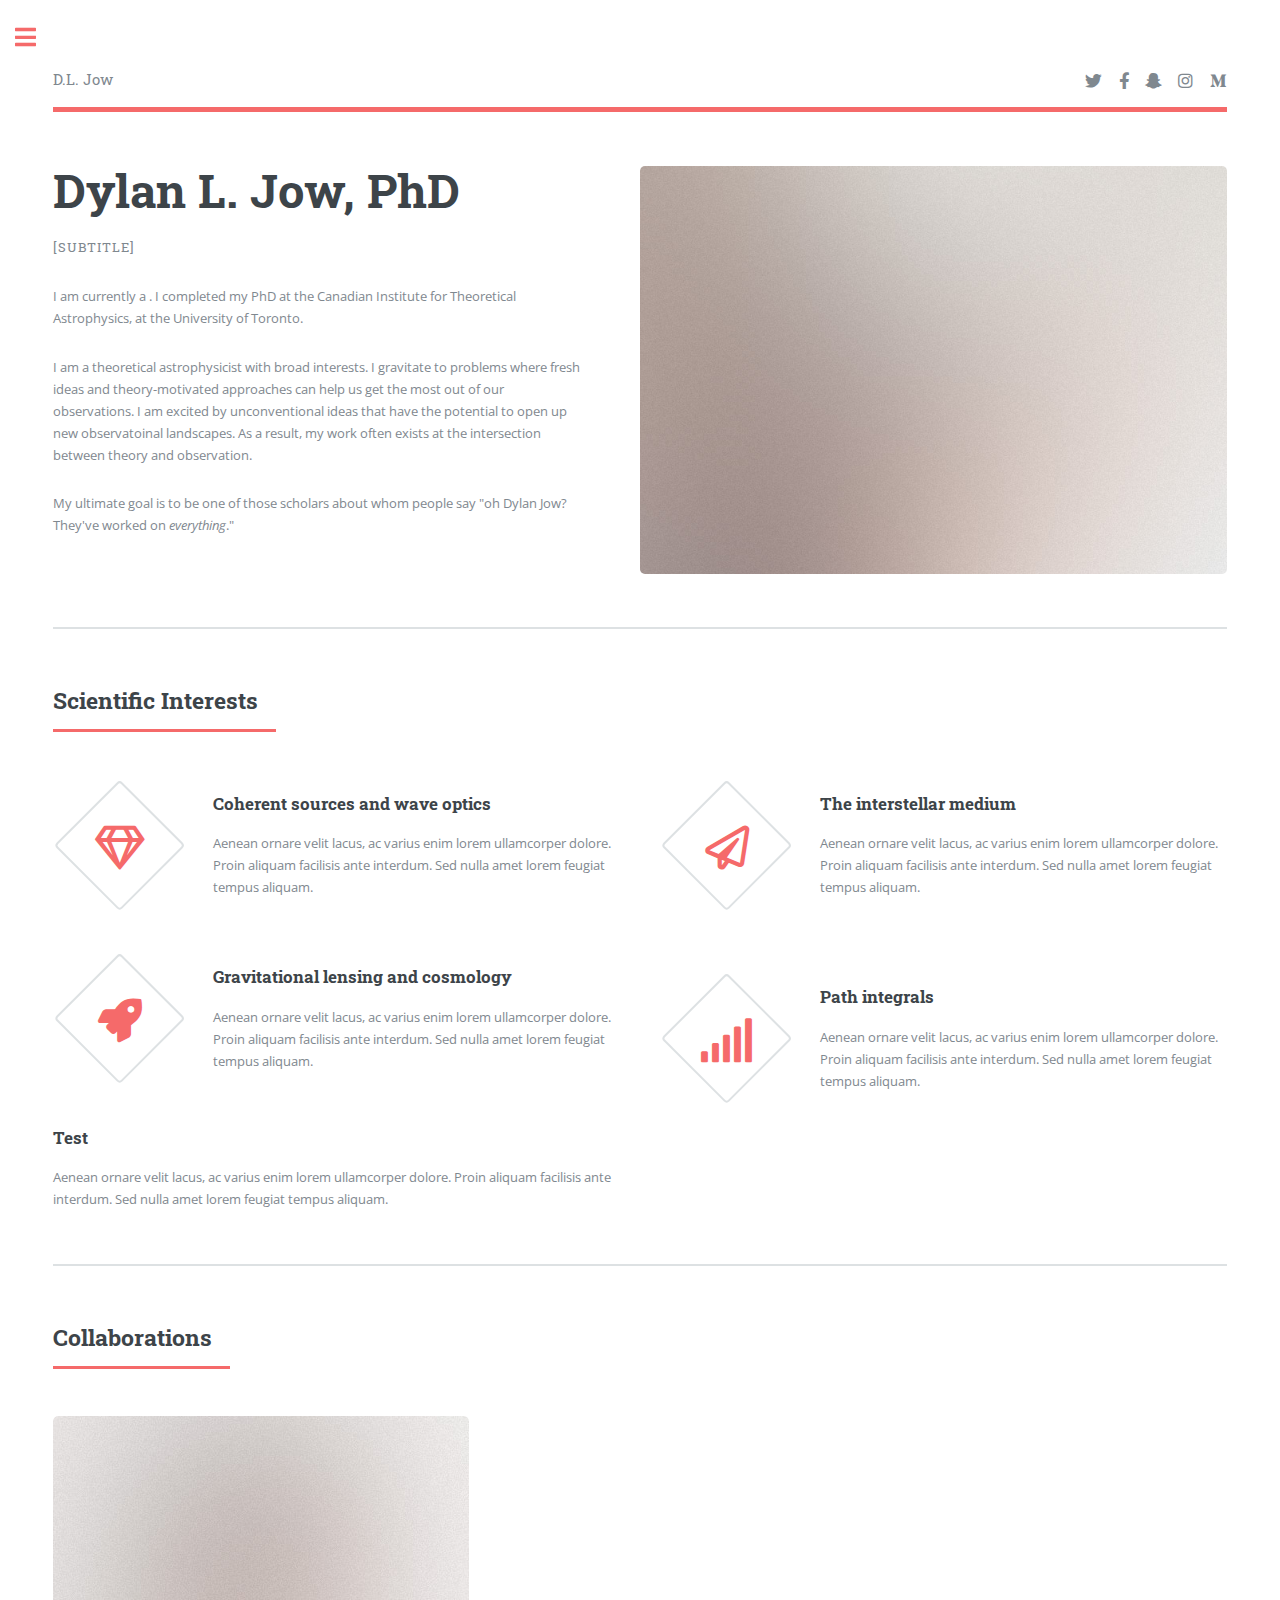
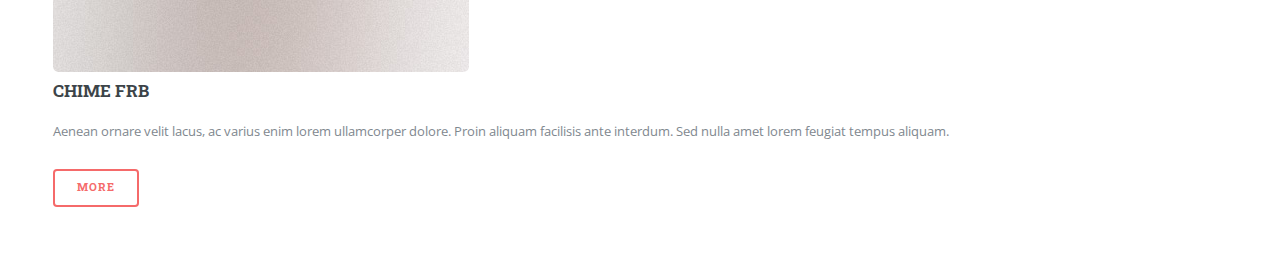
==== index.html @ 8286055d "added blurb." ====
<!DOCTYPE HTML>
<!--
	Editorial by HTML5 UP
	html5up.net | @ajlkn
	Free for personal and commercial use under the CCA 3.0 license (html5up.net/license)
-->
<html>
	<head>
		<title>Dylan Jow - Astrophysics</title>
		<meta charset="utf-8" />
		<meta name="viewport" content="width=device-width, initial-scale=1, user-scalable=no" />
		<link rel="stylesheet" href="assets/css/main.css" />
	</head>
	<body class="is-preload">

		<!-- Wrapper -->
			<div id="wrapper">

				<!-- Main -->
					<div id="main">
						<div class="inner">

							<!-- Header -->
								<header id="header">
									<a href="index.html" class="logo"> D.L. Jow </a>
									<ul class="icons">
										<li><a href="#" class="icon brands fa-twitter"><span class="label">Twitter</span></a></li>
										<li><a href="#" class="icon brands fa-facebook-f"><span class="label">Facebook</span></a></li>
										<li><a href="#" class="icon brands fa-snapchat-ghost"><span class="label">Snapchat</span></a></li>
										<li><a href="#" class="icon brands fa-instagram"><span class="label">Instagram</span></a></li>
										<li><a href="#" class="icon brands fa-medium-m"><span class="label">Medium</span></a></li>
									</ul>
								</header>

							<!-- Banner -->
								<section id="banner">
									<div class="content">
										<header>
											<h1> Dylan L. Jow, PhD </h1>
											<p> [Subtitle] </p>
										</header>
										<p> I am currently a . I completed my PhD at the Canadian Institute for Theoretical Astrophysics, at the University 
											of Toronto.
										</p>
										<p>
											I am a theoretical astrophysicist with broad interests. I gravitate to problems where fresh ideas and
											theory-motivated approaches can help us get the most out of our observations. I am excited by unconventional ideas 
											that have the potential to open up new observatoinal landscapes. As a result, my work often exists at the intersection
											between theory and observation.  
										</p>
										<p>
											My ultimate goal is to be one of those scholars about whom people say 
											"oh Dylan Jow? They've worked on <em>everything</em>." 
										</p>
									</div>
									<span class="image object">
										<img src="images/pic10.jpg" alt="" />
									</span>
								</section>

							<!-- Section -->
								<section>
									<header class="major">
										<h2>Scientific Interests</h2>
									</header>
									<div class="features">
										<article>
											<span class="icon fa-gem"></span>
											<div class="content">
												<h3>Coherent sources and wave optics</h3>
												<p>Aenean ornare velit lacus, ac varius enim lorem ullamcorper dolore. Proin aliquam facilisis ante interdum. Sed nulla amet lorem feugiat tempus aliquam.</p>
											</div>
										</article>
										<article>
											<span class="icon fa-paper-plane"></span>
											<div class="content">
												<h3>The interstellar medium</h3>
												<p>Aenean ornare velit lacus, ac varius enim lorem ullamcorper dolore. Proin aliquam facilisis ante interdum. Sed nulla amet lorem feugiat tempus aliquam.</p>
											</div>
										</article>
										<article>
											<span class="icon solid fa-rocket"></span>
											<div class="content">
												<h3>Gravitational lensing and cosmology</h3>
												<p>Aenean ornare velit lacus, ac varius enim lorem ullamcorper dolore. Proin aliquam facilisis ante interdum. Sed nulla amet lorem feugiat tempus aliquam.</p>
											</div>
										</article>
										<article>
											<span class="icon solid fa-signal"></span>
											<div class="content">
												<h3>Path integrals</h3>
												<p>Aenean ornare velit lacus, ac varius enim lorem ullamcorper dolore. Proin aliquam facilisis ante interdum. Sed nulla amet lorem feugiat tempus aliquam.</p>
											</div>
										</article>
										<article>
											<!-- <span class="icon solid fa-signal"></span> -->
											<div class="content">
												<h3>Test</h3>
												<p>Aenean ornare velit lacus, ac varius enim lorem ullamcorper dolore. Proin aliquam facilisis ante interdum. Sed nulla amet lorem feugiat tempus aliquam.</p>
											</div>
										</article>
									</div>
								</section>

							<!-- Section -->
								<section>
									<header class="major">
										<h2>Collaborations</h2>
									</header>
										<article>
											<a href="#" class="image"><img src="images/pic01.jpg" alt="" /></a>
											<h3>CHIME FRB</h3>
											<p>Aenean ornare velit lacus, ac varius enim lorem ullamcorper dolore. Proin aliquam facilisis ante interdum. Sed nulla amet lorem feugiat tempus aliquam.</p>
											<ul class="actions">
												<li><a href="#" class="button">More</a></li>
											</ul>
										</article>
										<!-- <article>
											<a href="#" class="image"><img src="images/pic02.jpg" alt="" /></a>
											<h3>Nulla amet dolore</h3>
											<p>Aenean ornare velit lacus, ac varius enim lorem ullamcorper dolore. Proin aliquam facilisis ante interdum. Sed nulla amet lorem feugiat tempus aliquam.</p>
											<ul class="actions">
												<li><a href="#" class="button">More</a></li>
											</ul>
										</article>
										<article>
											<a href="#" class="image"><img src="images/pic03.jpg" alt="" /></a>
											<h3>Tempus ullamcorper</h3>
											<p>Aenean ornare velit lacus, ac varius enim lorem ullamcorper dolore. Proin aliquam facilisis ante interdum. Sed nulla amet lorem feugiat tempus aliquam.</p>
											<ul class="actions">
												<li><a href="#" class="button">More</a></li>
											</ul>
										</article>
										<article>
											<a href="#" class="image"><img src="images/pic04.jpg" alt="" /></a>
											<h3>Sed etiam facilis</h3>
											<p>Aenean ornare velit lacus, ac varius enim lorem ullamcorper dolore. Proin aliquam facilisis ante interdum. Sed nulla amet lorem feugiat tempus aliquam.</p>
											<ul class="actions">
												<li><a href="#" class="button">More</a></li>
											</ul>
										</article> -->
								</section>

						</div>
					</div>

				<!-- Sidebar -->
					<div id="sidebar">
						<div class="inner">

							<!-- Search -->
								<section id="search" class="alt">
									<form method="post" action="#">
										<input type="text" name="query" id="query" placeholder="Search" />
									</form>
								</section>

							<!-- Menu -->
								<nav id="menu">
									<header class="major">
										<h2>Menu</h2>
									</header>
									<ul>
										<li><a href="index.html">Homepage</a></li>
										<li><a href="CV.pdf">Curriculum Vitae</a></li>
										<li><a href="https://ui.adsabs.harvard.edu/search/fq=%7B!type%3Daqp%20v%3D%24fq_database%7D&fq_database=(database%3Aastronomy%20OR%20database%3Aphysics)&q=%20author%3A%22jow%2C%20dylan%22&sort=date%20desc%2C%20bibcode%20desc&p_=0">Publications</a></li>
										<li><a href="generic.html">Other Interests</a></li>
										<!-- <li><a href="elements.html">Elements</a></li> -->
									</ul>
								</nav>

							<!-- Section -->
								<section>
									<header class="major">
										<h2>Contact</h2>
									</header>
									<!-- <p>Sed varius enim lorem ullamcorper dolore aliquam aenean ornare velit lacus, ac varius enim lorem ullamcorper dolore. Proin sed aliquam facilisis ante interdum. Sed nulla amet lorem feugiat tempus aliquam.</p> -->
									<ul class="contact">
										<li class="icon solid fa-envelope"><a href="#">djow@physics.utoronto.ca</a></li>
										<!-- <li class="icon solid fa-phone">(000) 000-0000</li> -->
										<!-- <li class="icon solid fa-home">1234 Somewhere Road #8254<br />
										Nashville, TN 00000-0000</li> -->
									</ul>
								</section>

							<!-- Footer -->
								<!-- <footer id="footer">
									<p class="copyright">&copy; Untitled. All rights reserved. Demo Images: <a href="https://unsplash.com">Unsplash</a>. Design: <a href="https://html5up.net">HTML5 UP</a>.</p>
								</footer> -->

						</div>
					</div>

			</div>

		<!-- Scripts -->
			<script src="assets/js/jquery.min.js"></script>
			<script src="assets/js/browser.min.js"></script>
			<script src="assets/js/breakpoints.min.js"></script>
			<script src="assets/js/util.js"></script>
			<script src="assets/js/main.js"></script>

	</body>
</html>
---- assets/css/main.css ----
@import url(fontawesome-all.min.css);
@import url("https://fonts.googleapis.com/css?family=Open+Sans:400,600,400italic,600italic|Roboto+Slab:400,700");
/*
	Editorial by HTML5 UP
	html5up.net | @ajlkn
	Free for personal and commercial use under the CCA 3.0 license (html5up.net/license)
*/
html, body, div, span, applet, object,
iframe, h1, h2, h3, h4, h5, h6, p, blockquote,
pre, a, abbr, acronym, address, big, cite,
code, del, dfn, em, img, ins, kbd, q, s, samp,
small, strike, strong, sub, sup, tt, var, b,
u, i, center, dl, dt, dd, ol, ul, li, fieldset,
form, label, legend, table, caption, tbody,
tfoot, thead, tr, th, td, article, aside,
canvas, details, embed, figure, figcaption,
footer, header, hgroup, menu, nav, output, ruby,
section, summary, time, mark, audio, video {
  margin: 0;
  padding: 0;
  border: 0;
  font-size: 100%;
  font: inherit;
  vertical-align: baseline; }

article, aside, details, figcaption, figure,
footer, header, hgroup, menu, nav, section {
  display: block; }

body {
  line-height: 1; }

ol, ul {
  list-style: none; }

blockquote, q {
  quotes: none; }
  blockquote:before, blockquote:after, q:before, q:after {
    content: '';
    content: none; }

table {
  border-collapse: collapse;
  border-spacing: 0; }

body {
  -webkit-text-size-adjust: none; }

mark {
  background-color: transparent;
  color: inherit; }

input::-moz-focus-inner {
  border: 0;
  padding: 0; }

input, select, textarea {
  -moz-appearance: none;
  -webkit-appearance: none;
  -ms-appearance: none;
  appearance: none; }

/* Basic */
@-ms-viewport {
  width: device-width; }

body {
  -ms-overflow-style: scrollbar; }

@media screen and (max-width: 480px) {
  html, body {
    min-width: 320px; } }

html {
  box-sizing: border-box; }

*, *:before, *:after {
  box-sizing: inherit; }

body {
  background: #ffffff; }
  body.is-preload *, body.is-preload *:before, body.is-preload *:after, body.is-resizing *, body.is-resizing *:before, body.is-resizing *:after {
    -moz-animation: none !important;
    -webkit-animation: none !important;
    -ms-animation: none !important;
    animation: none !important;
    -moz-transition: none !important;
    -webkit-transition: none !important;
    -ms-transition: none !important;
    transition: none !important; }

/* Type */
body, input, select, textarea {
  color: #7f888f;
  font-family: "Open Sans", sans-serif;
  font-size: 13pt;
  font-weight: 400;
  line-height: 1.65; }
  @media screen and (max-width: 1680px) {
    body, input, select, textarea {
      font-size: 11pt; } }
  @media screen and (max-width: 1280px) {
    body, input, select, textarea {
      font-size: 10pt; } }
  @media screen and (max-width: 360px) {
    body, input, select, textarea {
      font-size: 9pt; } }

a {
  -moz-transition: color 0.2s ease-in-out, border-bottom-color 0.2s ease-in-out;
  -webkit-transition: color 0.2s ease-in-out, border-bottom-color 0.2s ease-in-out;
  -ms-transition: color 0.2s ease-in-out, border-bottom-color 0.2s ease-in-out;
  transition: color 0.2s ease-in-out, border-bottom-color 0.2s ease-in-out;
  border-bottom: dotted 1px;
  color: #f56a6a;
  text-decoration: none; }
  a:hover {
    border-bottom-color: #f56a6a;
    color: #f56a6a !important; }
    a:hover strong {
      color: inherit; }

strong, b {
  color: #3d4449;
  font-weight: 600; }

em, i {
  font-style: italic; }

p {
  margin: 0 0 2em 0; }

h1, h2, h3, h4, h5, h6 {
  color: #3d4449;
  font-family: "Roboto Slab", serif;
  font-weight: 700;
  line-height: 1.5;
  margin: 0 0 1em 0; }
  h1 a, h2 a, h3 a, h4 a, h5 a, h6 a {
    color: inherit;
    text-decoration: none;
    border-bottom: 0; }

h1 {
  font-size: 4em;
  margin: 0 0 0.5em 0;
  line-height: 1.3; }

h2 {
  font-size: 1.75em; }

h3 {
  font-size: 1.25em; }

h4 {
  font-size: 1.1em; }

h5 {
  font-size: 0.9em; }

h6 {
  font-size: 0.7em; }

@media screen and (max-width: 1680px) {
  h1 {
    font-size: 3.5em; } }

@media screen and (max-width: 980px) {
  h1 {
    font-size: 3.25em; } }

@media screen and (max-width: 736px) {
  h1 {
    font-size: 2em;
    line-height: 1.4; }
  h2 {
    font-size: 1.5em; } }

sub {
  font-size: 0.8em;
  position: relative;
  top: 0.5em; }

sup {
  font-size: 0.8em;
  position: relative;
  top: -0.5em; }

blockquote {
  border-left: solid 3px rgba(210, 215, 217, 0.75);
  font-style: italic;
  margin: 0 0 2em 0;
  padding: 0.5em 0 0.5em 2em; }

code {
  background: rgba(230, 235, 237, 0.25);
  border-radius: 0.375em;
  border: solid 1px rgba(210, 215, 217, 0.75);
  font-family: "Courier New", monospace;
  font-size: 0.9em;
  margin: 0 0.25em;
  padding: 0.25em 0.65em; }

pre {
  -webkit-overflow-scrolling: touch;
  font-family: "Courier New", monospace;
  font-size: 0.9em;
  margin: 0 0 2em 0; }
  pre code {
    display: block;
    line-height: 1.75;
    padding: 1em 1.5em;
    overflow-x: auto; }

hr {
  border: 0;
  border-bottom: solid 1px rgba(210, 215, 217, 0.75);
  margin: 2em 0; }
  hr.major {
    margin: 3em 0; }

.align-left {
  text-align: left; }

.align-center {
  text-align: center; }

.align-right {
  text-align: right; }

/* Row */
.row {
  display: flex;
  flex-wrap: wrap;
  box-sizing: border-box;
  align-items: stretch; }
  .row > * {
    box-sizing: border-box; }
  .row.gtr-uniform > * > :last-child {
    margin-bottom: 0; }
  .row.aln-left {
    justify-content: flex-start; }
  .row.aln-center {
    justify-content: center; }
  .row.aln-right {
    justify-content: flex-end; }
  .row.aln-top {
    align-items: flex-start; }
  .row.aln-middle {
    align-items: center; }
  .row.aln-bottom {
    align-items: flex-end; }
  .row > .imp {
    order: -1; }
  .row > .col-1 {
    width: 8.33333%; }
  .row > .off-1 {
    margin-left: 8.33333%; }
  .row > .col-2 {
    width: 16.66667%; }
  .row > .off-2 {
    margin-left: 16.66667%; }
  .row > .col-3 {
    width: 25%; }
  .row > .off-3 {
    margin-left: 25%; }
  .row > .col-4 {
    width: 33.33333%; }
  .row > .off-4 {
    margin-left: 33.33333%; }
  .row > .col-5 {
    width: 41.66667%; }
  .row > .off-5 {
    margin-left: 41.66667%; }
  .row > .col-6 {
    width: 50%; }
  .row > .off-6 {
    margin-left: 50%; }
  .row > .col-7 {
    width: 58.33333%; }
  .row > .off-7 {
    margin-left: 58.33333%; }
  .row > .col-8 {
    width: 66.66667%; }
  .row > .off-8 {
    margin-left: 66.66667%; }
  .row > .col-9 {
    width: 75%; }
  .row > .off-9 {
    margin-left: 75%; }
  .row > .col-10 {
    width: 83.33333%; }
  .row > .off-10 {
    margin-left: 83.33333%; }
  .row > .col-11 {
    width: 91.66667%; }
  .row > .off-11 {
    margin-left: 91.66667%; }
  .row > .col-12 {
    width: 100%; }
  .row > .off-12 {
    margin-left: 100%; }
  .row.gtr-0 {
    margin-top: 0;
    margin-left: 0em; }
    .row.gtr-0 > * {
      padding: 0 0 0 0em; }
    .row.gtr-0.gtr-uniform {
      margin-top: 0em; }
      .row.gtr-0.gtr-uniform > * {
        padding-top: 0em; }
  .row.gtr-25 {
    margin-top: 0;
    margin-left: -0.375em; }
    .row.gtr-25 > * {
      padding: 0 0 0 0.375em; }
    .row.gtr-25.gtr-uniform {
      margin-top: -0.375em; }
      .row.gtr-25.gtr-uniform > * {
        padding-top: 0.375em; }
  .row.gtr-50 {
    margin-top: 0;
    margin-left: -0.75em; }
    .row.gtr-50 > * {
      padding: 0 0 0 0.75em; }
    .row.gtr-50.gtr-uniform {
      margin-top: -0.75em; }
      .row.gtr-50.gtr-uniform > * {
        padding-top: 0.75em; }
  .row {
    margin-top: 0;
    margin-left: -1.5em; }
    .row > * {
      padding: 0 0 0 1.5em; }
    .row.gtr-uniform {
      margin-top: -1.5em; }
      .row.gtr-uniform > * {
        padding-top: 1.5em; }
  .row.gtr-150 {
    margin-top: 0;
    margin-left: -2.25em; }
    .row.gtr-150 > * {
      padding: 0 0 0 2.25em; }
    .row.gtr-150.gtr-uniform {
      margin-top: -2.25em; }
      .row.gtr-150.gtr-uniform > * {
        padding-top: 2.25em; }
  .row.gtr-200 {
    margin-top: 0;
    margin-left: -3em; }
    .row.gtr-200 > * {
      padding: 0 0 0 3em; }
    .row.gtr-200.gtr-uniform {
      margin-top: -3em; }
      .row.gtr-200.gtr-uniform > * {
        padding-top: 3em; }
  @media screen and (max-width: 1680px) {
    .row {
      display: flex;
      flex-wrap: wrap;
      box-sizing: border-box;
      align-items: stretch; }
      .row > * {
        box-sizing: border-box; }
      .row.gtr-uniform > * > :last-child {
        margin-bottom: 0; }
      .row.aln-left {
        justify-content: flex-start; }
      .row.aln-center {
        justify-content: center; }
      .row.aln-right {
        justify-content: flex-end; }
      .row.aln-top {
        align-items: flex-start; }
      .row.aln-middle {
        align-items: center; }
      .row.aln-bottom {
        align-items: flex-end; }
      .row > .imp-xlarge {
        order: -1; }
      .row > .col-1-xlarge {
        width: 8.33333%; }
      .row > .off-1-xlarge {
        margin-left: 8.33333%; }
      .row > .col-2-xlarge {
        width: 16.66667%; }
      .row > .off-2-xlarge {
        margin-left: 16.66667%; }
      .row > .col-3-xlarge {
        width: 25%; }
      .row > .off-3-xlarge {
        margin-left: 25%; }
      .row > .col-4-xlarge {
        width: 33.33333%; }
      .row > .off-4-xlarge {
        margin-left: 33.33333%; }
      .row > .col-5-xlarge {
        width: 41.66667%; }
      .row > .off-5-xlarge {
        margin-left: 41.66667%; }
      .row > .col-6-xlarge {
        width: 50%; }
      .row > .off-6-xlarge {
        margin-left: 50%; }
      .row > .col-7-xlarge {
        width: 58.33333%; }
      .row > .off-7-xlarge {
        margin-left: 58.33333%; }
      .row > .col-8-xlarge {
        width: 66.66667%; }
      .row > .off-8-xlarge {
        margin-left: 66.66667%; }
      .row > .col-9-xlarge {
        width: 75%; }
      .row > .off-9-xlarge {
        margin-left: 75%; }
      .row > .col-10-xlarge {
        width: 83.33333%; }
      .row > .off-10-xlarge {
        margin-left: 83.33333%; }
      .row > .col-11-xlarge {
        width: 91.66667%; }
      .row > .off-11-xlarge {
        margin-left: 91.66667%; }
      .row > .col-12-xlarge {
        width: 100%; }
      .row > .off-12-xlarge {
        margin-left: 100%; }
      .row.gtr-0 {
        margin-top: 0;
        margin-left: 0em; }
        .row.gtr-0 > * {
          padding: 0 0 0 0em; }
        .row.gtr-0.gtr-uniform {
          margin-top: 0em; }
          .row.gtr-0.gtr-uniform > * {
            padding-top: 0em; }
      .row.gtr-25 {
        margin-top: 0;
        margin-left: -0.375em; }
        .row.gtr-25 > * {
          padding: 0 0 0 0.375em; }
        .row.gtr-25.gtr-uniform {
          margin-top: -0.375em; }
          .row.gtr-25.gtr-uniform > * {
            padding-top: 0.375em; }
      .row.gtr-50 {
        margin-top: 0;
        margin-left: -0.75em; }
        .row.gtr-50 > * {
          padding: 0 0 0 0.75em; }
        .row.gtr-50.gtr-uniform {
          margin-top: -0.75em; }
          .row.gtr-50.gtr-uniform > * {
            padding-top: 0.75em; }
      .row {
        margin-top: 0;
        margin-left: -1.5em; }
        .row > * {
          padding: 0 0 0 1.5em; }
        .row.gtr-uniform {
          margin-top: -1.5em; }
          .row.gtr-uniform > * {
            padding-top: 1.5em; }
      .row.gtr-150 {
        margin-top: 0;
        margin-left: -2.25em; }
        .row.gtr-150 > * {
          padding: 0 0 0 2.25em; }
        .row.gtr-150.gtr-uniform {
          margin-top: -2.25em; }
          .row.gtr-150.gtr-uniform > * {
            padding-top: 2.25em; }
      .row.gtr-200 {
        margin-top: 0;
        margin-left: -3em; }
        .row.gtr-200 > * {
          padding: 0 0 0 3em; }
        .row.gtr-200.gtr-uniform {
          margin-top: -3em; }
          .row.gtr-200.gtr-uniform > * {
            padding-top: 3em; } }
  @media screen and (max-width: 1280px) {
    .row {
      display: flex;
      flex-wrap: wrap;
      box-sizing: border-box;
      align-items: stretch; }
      .row > * {
        box-sizing: border-box; }
      .row.gtr-uniform > * > :last-child {
        margin-bottom: 0; }
      .row.aln-left {
        justify-content: flex-start; }
      .row.aln-center {
        justify-content: center; }
      .row.aln-right {
        justify-content: flex-end; }
      .row.aln-top {
        align-items: flex-start; }
      .row.aln-middle {
        align-items: center; }
      .row.aln-bottom {
        align-items: flex-end; }
      .row > .imp-large {
        order: -1; }
      .row > .col-1-large {
        width: 8.33333%; }
      .row > .off-1-large {
        margin-left: 8.33333%; }
      .row > .col-2-large {
        width: 16.66667%; }
      .row > .off-2-large {
        margin-left: 16.66667%; }
      .row > .col-3-large {
        width: 25%; }
      .row > .off-3-large {
        margin-left: 25%; }
      .row > .col-4-large {
        width: 33.33333%; }
      .row > .off-4-large {
        margin-left: 33.33333%; }
      .row > .col-5-large {
        width: 41.66667%; }
      .row > .off-5-large {
        margin-left: 41.66667%; }
      .row > .col-6-large {
        width: 50%; }
      .row > .off-6-large {
        margin-left: 50%; }
      .row > .col-7-large {
        width: 58.33333%; }
      .row > .off-7-large {
        margin-left: 58.33333%; }
      .row > .col-8-large {
        width: 66.66667%; }
      .row > .off-8-large {
        margin-left: 66.66667%; }
      .row > .col-9-large {
        width: 75%; }
      .row > .off-9-large {
        margin-left: 75%; }
      .row > .col-10-large {
        width: 83.33333%; }
      .row > .off-10-large {
        margin-left: 83.33333%; }
      .row > .col-11-large {
        width: 91.66667%; }
      .row > .off-11-large {
        margin-left: 91.66667%; }
      .row > .col-12-large {
        width: 100%; }
      .row > .off-12-large {
        margin-left: 100%; }
      .row.gtr-0 {
        margin-top: 0;
        margin-left: 0em; }
        .row.gtr-0 > * {
          padding: 0 0 0 0em; }
        .row.gtr-0.gtr-uniform {
          margin-top: 0em; }
          .row.gtr-0.gtr-uniform > * {
            padding-top: 0em; }
      .row.gtr-25 {
        margin-top: 0;
        margin-left: -0.375em; }
        .row.gtr-25 > * {
          padding: 0 0 0 0.375em; }
        .row.gtr-25.gtr-uniform {
          margin-top: -0.375em; }
          .row.gtr-25.gtr-uniform > * {
            padding-top: 0.375em; }
      .row.gtr-50 {
        margin-top: 0;
        margin-left: -0.75em; }
        .row.gtr-50 > * {
          padding: 0 0 0 0.75em; }
        .row.gtr-50.gtr-uniform {
          margin-top: -0.75em; }
          .row.gtr-50.gtr-uniform > * {
            padding-top: 0.75em; }
      .row {
        margin-top: 0;
        margin-left: -1.5em; }
        .row > * {
          padding: 0 0 0 1.5em; }
        .row.gtr-uniform {
          margin-top: -1.5em; }
          .row.gtr-uniform > * {
            padding-top: 1.5em; }
      .row.gtr-150 {
        margin-top: 0;
        margin-left: -2.25em; }
        .row.gtr-150 > * {
          padding: 0 0 0 2.25em; }
        .row.gtr-150.gtr-uniform {
          margin-top: -2.25em; }
          .row.gtr-150.gtr-uniform > * {
            padding-top: 2.25em; }
      .row.gtr-200 {
        margin-top: 0;
        margin-left: -3em; }
        .row.gtr-200 > * {
          padding: 0 0 0 3em; }
        .row.gtr-200.gtr-uniform {
          margin-top: -3em; }
          .row.gtr-200.gtr-uniform > * {
            padding-top: 3em; } }
  @media screen and (max-width: 980px) {
    .row {
      display: flex;
      flex-wrap: wrap;
      box-sizing: border-box;
      align-items: stretch; }
      .row > * {
        box-sizing: border-box; }
      .row.gtr-uniform > * > :last-child {
        margin-bottom: 0; }
      .row.aln-left {
        justify-content: flex-start; }
      .row.aln-center {
        justify-content: center; }
      .row.aln-right {
        justify-content: flex-end; }
      .row.aln-top {
        align-items: flex-start; }
      .row.aln-middle {
        align-items: center; }
      .row.aln-bottom {
        align-items: flex-end; }
      .row > .imp-medium {
        order: -1; }
      .row > .col-1-medium {
        width: 8.33333%; }
      .row > .off-1-medium {
        margin-left: 8.33333%; }
      .row > .col-2-medium {
        width: 16.66667%; }
      .row > .off-2-medium {
        margin-left: 16.66667%; }
      .row > .col-3-medium {
        width: 25%; }
      .row > .off-3-medium {
        margin-left: 25%; }
      .row > .col-4-medium {
        width: 33.33333%; }
      .row > .off-4-medium {
        margin-left: 33.33333%; }
      .row > .col-5-medium {
        width: 41.66667%; }
      .row > .off-5-medium {
        margin-left: 41.66667%; }
      .row > .col-6-medium {
        width: 50%; }
      .row > .off-6-medium {
        margin-left: 50%; }
      .row > .col-7-medium {
        width: 58.33333%; }
      .row > .off-7-medium {
        margin-left: 58.33333%; }
      .row > .col-8-medium {
        width: 66.66667%; }
      .row > .off-8-medium {
        margin-left: 66.66667%; }
      .row > .col-9-medium {
        width: 75%; }
      .row > .off-9-medium {
        margin-left: 75%; }
      .row > .col-10-medium {
        width: 83.33333%; }
      .row > .off-10-medium {
        margin-left: 83.33333%; }
      .row > .col-11-medium {
        width: 91.66667%; }
      .row > .off-11-medium {
        margin-left: 91.66667%; }
      .row > .col-12-medium {
        width: 100%; }
      .row > .off-12-medium {
        margin-left: 100%; }
      .row.gtr-0 {
        margin-top: 0;
        margin-left: 0em; }
        .row.gtr-0 > * {
          padding: 0 0 0 0em; }
        .row.gtr-0.gtr-uniform {
          margin-top: 0em; }
          .row.gtr-0.gtr-uniform > * {
            padding-top: 0em; }
      .row.gtr-25 {
        margin-top: 0;
        margin-left: -0.375em; }
        .row.gtr-25 > * {
          padding: 0 0 0 0.375em; }
        .row.gtr-25.gtr-uniform {
          margin-top: -0.375em; }
          .row.gtr-25.gtr-uniform > * {
            padding-top: 0.375em; }
      .row.gtr-50 {
        margin-top: 0;
        margin-left: -0.75em; }
        .row.gtr-50 > * {
          padding: 0 0 0 0.75em; }
        .row.gtr-50.gtr-uniform {
          margin-top: -0.75em; }
          .row.gtr-50.gtr-uniform > * {
            padding-top: 0.75em; }
      .row {
        margin-top: 0;
        margin-left: -1.5em; }
        .row > * {
          padding: 0 0 0 1.5em; }
        .row.gtr-uniform {
          margin-top: -1.5em; }
          .row.gtr-uniform > * {
            padding-top: 1.5em; }
      .row.gtr-150 {
        margin-top: 0;
        margin-left: -2.25em; }
        .row.gtr-150 > * {
          padding: 0 0 0 2.25em; }
        .row.gtr-150.gtr-uniform {
          margin-top: -2.25em; }
          .row.gtr-150.gtr-uniform > * {
            padding-top: 2.25em; }
      .row.gtr-200 {
        margin-top: 0;
        margin-left: -3em; }
        .row.gtr-200 > * {
          padding: 0 0 0 3em; }
        .row.gtr-200.gtr-uniform {
          margin-top: -3em; }
          .row.gtr-200.gtr-uniform > * {
            padding-top: 3em; } }
  @media screen and (max-width: 736px) {
    .row {
      display: flex;
      flex-wrap: wrap;
      box-sizing: border-box;
      align-items: stretch; }
      .row > * {
        box-sizing: border-box; }
      .row.gtr-uniform > * > :last-child {
        margin-bottom: 0; }
      .row.aln-left {
        justify-content: flex-start; }
      .row.aln-center {
        justify-content: center; }
      .row.aln-right {
        justify-content: flex-end; }
      .row.aln-top {
        align-items: flex-start; }
      .row.aln-middle {
        align-items: center; }
      .row.aln-bottom {
        align-items: flex-end; }
      .row > .imp-small {
        order: -1; }
      .row > .col-1-small {
        width: 8.33333%; }
      .row > .off-1-small {
        margin-left: 8.33333%; }
      .row > .col-2-small {
        width: 16.66667%; }
      .row > .off-2-small {
        margin-left: 16.66667%; }
      .row > .col-3-small {
        width: 25%; }
      .row > .off-3-small {
        margin-left: 25%; }
      .row > .col-4-small {
        width: 33.33333%; }
      .row > .off-4-small {
        margin-left: 33.33333%; }
      .row > .col-5-small {
        width: 41.66667%; }
      .row > .off-5-small {
        margin-left: 41.66667%; }
      .row > .col-6-small {
        width: 50%; }
      .row > .off-6-small {
        margin-left: 50%; }
      .row > .col-7-small {
        width: 58.33333%; }
      .row > .off-7-small {
        margin-left: 58.33333%; }
      .row > .col-8-small {
        width: 66.66667%; }
      .row > .off-8-small {
        margin-left: 66.66667%; }
      .row > .col-9-small {
        width: 75%; }
      .row > .off-9-small {
        margin-left: 75%; }
      .row > .col-10-small {
        width: 83.33333%; }
      .row > .off-10-small {
        margin-left: 83.33333%; }
      .row > .col-11-small {
        width: 91.66667%; }
      .row > .off-11-small {
        margin-left: 91.66667%; }
      .row > .col-12-small {
        width: 100%; }
      .row > .off-12-small {
        margin-left: 100%; }
      .row.gtr-0 {
        margin-top: 0;
        margin-left: 0em; }
        .row.gtr-0 > * {
          padding: 0 0 0 0em; }
        .row.gtr-0.gtr-uniform {
          margin-top: 0em; }
          .row.gtr-0.gtr-uniform > * {
            padding-top: 0em; }
      .row.gtr-25 {
        margin-top: 0;
        margin-left: -0.375em; }
        .row.gtr-25 > * {
          padding: 0 0 0 0.375em; }
        .row.gtr-25.gtr-uniform {
          margin-top: -0.375em; }
          .row.gtr-25.gtr-uniform > * {
            padding-top: 0.375em; }
      .row.gtr-50 {
        margin-top: 0;
        margin-left: -0.75em; }
        .row.gtr-50 > * {
          padding: 0 0 0 0.75em; }
        .row.gtr-50.gtr-uniform {
          margin-top: -0.75em; }
          .row.gtr-50.gtr-uniform > * {
            padding-top: 0.75em; }
      .row {
        margin-top: 0;
        margin-left: -1.5em; }
        .row > * {
          padding: 0 0 0 1.5em; }
        .row.gtr-uniform {
          margin-top: -1.5em; }
          .row.gtr-uniform > * {
            padding-top: 1.5em; }
      .row.gtr-150 {
        margin-top: 0;
        margin-left: -2.25em; }
        .row.gtr-150 > * {
          padding: 0 0 0 2.25em; }
        .row.gtr-150.gtr-uniform {
          margin-top: -2.25em; }
          .row.gtr-150.gtr-uniform > * {
            padding-top: 2.25em; }
      .row.gtr-200 {
        margin-top: 0;
        margin-left: -3em; }
        .row.gtr-200 > * {
          padding: 0 0 0 3em; }
        .row.gtr-200.gtr-uniform {
          margin-top: -3em; }
          .row.gtr-200.gtr-uniform > * {
            padding-top: 3em; } }
  @media screen and (max-width: 480px) {
    .row {
      display: flex;
      flex-wrap: wrap;
      box-sizing: border-box;
      align-items: stretch; }
      .row > * {
        box-sizing: border-box; }
      .row.gtr-uniform > * > :last-child {
        margin-bottom: 0; }
      .row.aln-left {
        justify-content: flex-start; }
      .row.aln-center {
        justify-content: center; }
      .row.aln-right {
        justify-content: flex-end; }
      .row.aln-top {
        align-items: flex-start; }
      .row.aln-middle {
        align-items: center; }
      .row.aln-bottom {
        align-items: flex-end; }
      .row > .imp-xsmall {
        order: -1; }
      .row > .col-1-xsmall {
        width: 8.33333%; }
      .row > .off-1-xsmall {
        margin-left: 8.33333%; }
      .row > .col-2-xsmall {
        width: 16.66667%; }
      .row > .off-2-xsmall {
        margin-left: 16.66667%; }
      .row > .col-3-xsmall {
        width: 25%; }
      .row > .off-3-xsmall {
        margin-left: 25%; }
      .row > .col-4-xsmall {
        width: 33.33333%; }
      .row > .off-4-xsmall {
        margin-left: 33.33333%; }
      .row > .col-5-xsmall {
        width: 41.66667%; }
      .row > .off-5-xsmall {
        margin-left: 41.66667%; }
      .row > .col-6-xsmall {
        width: 50%; }
      .row > .off-6-xsmall {
        margin-left: 50%; }
      .row > .col-7-xsmall {
        width: 58.33333%; }
      .row > .off-7-xsmall {
        margin-left: 58.33333%; }
      .row > .col-8-xsmall {
        width: 66.66667%; }
      .row > .off-8-xsmall {
        margin-left: 66.66667%; }
      .row > .col-9-xsmall {
        width: 75%; }
      .row > .off-9-xsmall {
        margin-left: 75%; }
      .row > .col-10-xsmall {
        width: 83.33333%; }
      .row > .off-10-xsmall {
        margin-left: 83.33333%; }
      .row > .col-11-xsmall {
        width: 91.66667%; }
      .row > .off-11-xsmall {
        margin-left: 91.66667%; }
      .row > .col-12-xsmall {
        width: 100%; }
      .row > .off-12-xsmall {
        margin-left: 100%; }
      .row.gtr-0 {
        margin-top: 0;
        margin-left: 0em; }
        .row.gtr-0 > * {
          padding: 0 0 0 0em; }
        .row.gtr-0.gtr-uniform {
          margin-top: 0em; }
          .row.gtr-0.gtr-uniform > * {
            padding-top: 0em; }
      .row.gtr-25 {
        margin-top: 0;
        margin-left: -0.375em; }
        .row.gtr-25 > * {
          padding: 0 0 0 0.375em; }
        .row.gtr-25.gtr-uniform {
          margin-top: -0.375em; }
          .row.gtr-25.gtr-uniform > * {
            padding-top: 0.375em; }
      .row.gtr-50 {
        margin-top: 0;
        margin-left: -0.75em; }
        .row.gtr-50 > * {
          padding: 0 0 0 0.75em; }
        .row.gtr-50.gtr-uniform {
          margin-top: -0.75em; }
          .row.gtr-50.gtr-uniform > * {
            padding-top: 0.75em; }
      .row {
        margin-top: 0;
        margin-left: -1.5em; }
        .row > * {
          padding: 0 0 0 1.5em; }
        .row.gtr-uniform {
          margin-top: -1.5em; }
          .row.gtr-uniform > * {
            padding-top: 1.5em; }
      .row.gtr-150 {
        margin-top: 0;
        margin-left: -2.25em; }
        .row.gtr-150 > * {
          padding: 0 0 0 2.25em; }
        .row.gtr-150.gtr-uniform {
          margin-top: -2.25em; }
          .row.gtr-150.gtr-uniform > * {
            padding-top: 2.25em; }
      .row.gtr-200 {
        margin-top: 0;
        margin-left: -3em; }
        .row.gtr-200 > * {
          padding: 0 0 0 3em; }
        .row.gtr-200.gtr-uniform {
          margin-top: -3em; }
          .row.gtr-200.gtr-uniform > * {
            padding-top: 3em; } }

/* Section/Article */
section.special, article.special {
  text-align: center; }

header p {
  font-family: "Roboto Slab", serif;
  font-size: 1em;
  font-weight: 400;
  letter-spacing: 0.075em;
  margin-top: -0.5em;
  text-transform: uppercase; }

header.major > :last-child {
  border-bottom: solid 3px #f56a6a;
  display: inline-block;
  margin: 0 0 2em 0;
  padding: 0 0.75em 0.5em 0; }

header.main > :last-child {
  margin: 0 0 1em 0; }

/* Form */
form {
  margin: 0 0 2em 0; }

label {
  color: #3d4449;
  display: block;
  font-size: 0.9em;
  font-weight: 600;
  margin: 0 0 1em 0; }

input[type="text"],
input[type="password"],
input[type="email"],
input[type="tel"],
input[type="search"],
input[type="url"],
select,
textarea {
  -moz-appearance: none;
  -webkit-appearance: none;
  -ms-appearance: none;
  appearance: none;
  background: #ffffff;
  border-radius: 0.375em;
  border: none;
  border: solid 1px rgba(210, 215, 217, 0.75);
  color: inherit;
  display: block;
  outline: 0;
  padding: 0 1em;
  text-decoration: none;
  width: 100%; }
  input[type="text"]:invalid,
  input[type="password"]:invalid,
  input[type="email"]:invalid,
  input[type="tel"]:invalid,
  input[type="search"]:invalid,
  input[type="url"]:invalid,
  select:invalid,
  textarea:invalid {
    box-shadow: none; }
  input[type="text"]:focus,
  input[type="password"]:focus,
  input[type="email"]:focus,
  input[type="tel"]:focus,
  input[type="search"]:focus,
  input[type="url"]:focus,
  select:focus,
  textarea:focus {
    border-color: #f56a6a;
    box-shadow: 0 0 0 1px #f56a6a; }

select {
  background-image: url("data:image/svg+xml;charset=utf8,%3Csvg xmlns='http://www.w3.org/2000/svg' width='40' height='40' preserveAspectRatio='none' viewBox='0 0 40 40'%3E%3Cpath d='M9.4,12.3l10.4,10.4l10.4-10.4c0.2-0.2,0.5-0.4,0.9-0.4c0.3,0,0.6,0.1,0.9,0.4l3.3,3.3c0.2,0.2,0.4,0.5,0.4,0.9 c0,0.4-0.1,0.6-0.4,0.9L20.7,31.9c-0.2,0.2-0.5,0.4-0.9,0.4c-0.3,0-0.6-0.1-0.9-0.4L4.3,17.3c-0.2-0.2-0.4-0.5-0.4-0.9 c0-0.4,0.1-0.6,0.4-0.9l3.3-3.3c0.2-0.2,0.5-0.4,0.9-0.4S9.1,12.1,9.4,12.3z' fill='rgba(210, 215, 217, 0.75)' /%3E%3C/svg%3E");
  background-size: 1.25em;
  background-repeat: no-repeat;
  background-position: calc(100% - 1em) center;
  height: 2.75em;
  padding-right: 2.75em;
  text-overflow: ellipsis; }
  select option {
    color: #3d4449;
    background: #ffffff; }
  select:focus::-ms-value {
    background-color: transparent; }
  select::-ms-expand {
    display: none; }

input[type="text"],
input[type="password"],
input[type="email"],
input[type="tel"],
input[type="search"],
input[type="url"],
select {
  height: 2.75em; }

textarea {
  padding: 0.75em 1em; }

input[type="checkbox"],
input[type="radio"] {
  -moz-appearance: none;
  -webkit-appearance: none;
  -ms-appearance: none;
  appearance: none;
  display: block;
  float: left;
  margin-right: -2em;
  opacity: 0;
  width: 1em;
  z-index: -1; }
  input[type="checkbox"] + label,
  input[type="radio"] + label {
    text-decoration: none;
    color: #7f888f;
    cursor: pointer;
    display: inline-block;
    font-size: 1em;
    font-weight: 400;
    padding-left: 2.4em;
    padding-right: 0.75em;
    position: relative; }
    input[type="checkbox"] + label:before,
    input[type="radio"] + label:before {
      -moz-osx-font-smoothing: grayscale;
      -webkit-font-smoothing: antialiased;
      display: inline-block;
      font-style: normal;
      font-variant: normal;
      text-rendering: auto;
      line-height: 1;
      text-transform: none !important;
      font-family: 'Font Awesome 5 Free';
      font-weight: 900; }
    input[type="checkbox"] + label:before,
    input[type="radio"] + label:before {
      background: #ffffff;
      border-radius: 0.375em;
      border: solid 1px rgba(210, 215, 217, 0.75);
      content: '';
      display: inline-block;
      font-size: 0.8em;
      height: 2.0625em;
      left: 0;
      line-height: 2.0625em;
      position: absolute;
      text-align: center;
      top: 0;
      width: 2.0625em; }
  input[type="checkbox"]:checked + label:before,
  input[type="radio"]:checked + label:before {
    background: #3d4449;
    border-color: #3d4449;
    color: #ffffff;
    content: '\f00c'; }
  input[type="checkbox"]:focus + label:before,
  input[type="radio"]:focus + label:before {
    border-color: #f56a6a;
    box-shadow: 0 0 0 1px #f56a6a; }

input[type="checkbox"] + label:before {
  border-radius: 0.375em; }

input[type="radio"] + label:before {
  border-radius: 100%; }

::-webkit-input-placeholder {
  color: #9fa3a6 !important;
  opacity: 1.0; }

:-moz-placeholder {
  color: #9fa3a6 !important;
  opacity: 1.0; }

::-moz-placeholder {
  color: #9fa3a6 !important;
  opacity: 1.0; }

:-ms-input-placeholder {
  color: #9fa3a6 !important;
  opacity: 1.0; }

/* Box */
.box {
  border-radius: 0.375em;
  border: solid 1px rgba(210, 215, 217, 0.75);
  margin-bottom: 2em;
  padding: 1.5em; }
  .box > :last-child,
  .box > :last-child > :last-child,
  .box > :last-child > :last-child > :last-child {
    margin-bottom: 0; }
  .box.alt {
    border: 0;
    border-radius: 0;
    padding: 0; }

/* Icon */
.icon {
  text-decoration: none;
  border-bottom: none;
  position: relative; }
  .icon:before {
    -moz-osx-font-smoothing: grayscale;
    -webkit-font-smoothing: antialiased;
    display: inline-block;
    font-style: normal;
    font-variant: normal;
    text-rendering: auto;
    line-height: 1;
    text-transform: none !important;
    font-family: 'Font Awesome 5 Free';
    font-weight: 400; }
  .icon > .label {
    display: none; }
  .icon:before {
    line-height: inherit; }
  .icon.solid:before {
    font-weight: 900; }
  .icon.brands:before {
    font-family: 'Font Awesome 5 Brands'; }

/* Image */
.image {
  border-radius: 0.375em;
  border: 0;
  display: inline-block;
  position: relative; }
  .image img {
    border-radius: 0.375em;
    display: block; }
  .image.left, .image.right {
    max-width: 40%; }
    .image.left img, .image.right img {
      width: 100%; }
  .image.left {
    float: left;
    padding: 0 1.5em 1em 0;
    top: 0.25em; }
  .image.right {
    float: right;
    padding: 0 0 1em 1.5em;
    top: 0.25em; }
  .image.fit {
    display: block;
    margin: 0 0 2em 0;
    width: 100%; }
    .image.fit img {
      width: 100%; }
  .image.main {
    display: block;
    margin: 0 0 3em 0;
    width: 100%; }
    .image.main img {
      width: 100%; }

a.image {
  overflow: hidden; }
  a.image img {
    -moz-transition: -moz-transform 0.2s ease;
    -webkit-transition: -webkit-transform 0.2s ease;
    -ms-transition: -ms-transform 0.2s ease;
    transition: transform 0.2s ease; }
  a.image:hover img {
    -moz-transform: scale(1.075);
    -webkit-transform: scale(1.075);
    -ms-transform: scale(1.075);
    transform: scale(1.075); }

/* List */
ol {
  list-style: decimal;
  margin: 0 0 2em 0;
  padding-left: 1.25em; }
  ol li {
    padding-left: 0.25em; }

ul {
  list-style: disc;
  margin: 0 0 2em 0;
  padding-left: 1em; }
  ul li {
    padding-left: 0.5em; }
  ul.alt {
    list-style: none;
    padding-left: 0; }
    ul.alt li {
      border-top: solid 1px rgba(210, 215, 217, 0.75);
      padding: 0.5em 0; }
      ul.alt li:first-child {
        border-top: 0;
        padding-top: 0; }

dl {
  margin: 0 0 2em 0; }
  dl dt {
    display: block;
    font-weight: 600;
    margin: 0 0 1em 0; }
  dl dd {
    margin-left: 2em; }

/* Actions */
ul.actions {
  display: -moz-flex;
  display: -webkit-flex;
  display: -ms-flex;
  display: flex;
  cursor: default;
  list-style: none;
  margin-left: -1em;
  padding-left: 0; }
  ul.actions li {
    padding: 0 0 0 1em;
    vertical-align: middle; }
  ul.actions.special {
    -moz-justify-content: center;
    -webkit-justify-content: center;
    -ms-justify-content: center;
    justify-content: center;
    width: 100%;
    margin-left: 0; }
    ul.actions.special li:first-child {
      padding-left: 0; }
  ul.actions.stacked {
    -moz-flex-direction: column;
    -webkit-flex-direction: column;
    -ms-flex-direction: column;
    flex-direction: column;
    margin-left: 0; }
    ul.actions.stacked li {
      padding: 1.3em 0 0 0; }
      ul.actions.stacked li:first-child {
        padding-top: 0; }
  ul.actions.fit {
    width: calc(100% + 1em); }
    ul.actions.fit li {
      -moz-flex-grow: 1;
      -webkit-flex-grow: 1;
      -ms-flex-grow: 1;
      flex-grow: 1;
      -moz-flex-shrink: 1;
      -webkit-flex-shrink: 1;
      -ms-flex-shrink: 1;
      flex-shrink: 1;
      width: 100%; }
      ul.actions.fit li > * {
        width: 100%; }
    ul.actions.fit.stacked {
      width: 100%; }

/* Icons */
ul.icons {
  cursor: default;
  list-style: none;
  padding-left: 0; }
  ul.icons li {
    display: inline-block;
    padding: 0 1em 0 0; }
    ul.icons li:last-child {
      padding-right: 0; }
    ul.icons li .icon {
      color: inherit; }
      ul.icons li .icon:before {
        font-size: 1.25em; }

/* Contact */
ul.contact {
  list-style: none;
  padding: 0; }
  ul.contact li {
    text-decoration: none;
    border-top: solid 1px rgba(210, 215, 217, 0.75);
    margin: 1.5em 0 0 0;
    padding: 1.5em 0 0 3em;
    position: relative; }
    ul.contact li:before {
      -moz-osx-font-smoothing: grayscale;
      -webkit-font-smoothing: antialiased;
      display: inline-block;
      font-style: normal;
      font-variant: normal;
      text-rendering: auto;
      line-height: 1;
      text-transform: none !important;
      font-family: 'Font Awesome 5 Free';
      font-weight: 400; }
    ul.contact li:before {
      color: #f56a6a;
      display: inline-block;
      font-size: 1.5em;
      height: 1.125em;
      left: 0;
      line-height: 1.125em;
      position: absolute;
      text-align: center;
      top: 1em;
      width: 1.5em; }
    ul.contact li:first-child {
      border-top: 0;
      margin-top: 0;
      padding-top: 0; }
      ul.contact li:first-child:before {
        top: 0; }
    ul.contact li a {
      color: inherit; }

/* Pagination */
ul.pagination {
  cursor: default;
  list-style: none;
  padding-left: 0; }
  ul.pagination li {
    display: inline-block;
    padding-left: 0;
    vertical-align: middle; }
    ul.pagination li > .page {
      -moz-transition: background-color 0.2s ease-in-out, color 0.2s ease-in-out;
      -webkit-transition: background-color 0.2s ease-in-out, color 0.2s ease-in-out;
      -ms-transition: background-color 0.2s ease-in-out, color 0.2s ease-in-out;
      transition: background-color 0.2s ease-in-out, color 0.2s ease-in-out;
      border-bottom: 0;
      border-radius: 0.375em;
      display: inline-block;
      font-size: 0.8em;
      font-weight: 600;
      height: 2em;
      line-height: 2em;
      margin: 0 0.125em;
      min-width: 2em;
      padding: 0 0.5em;
      text-align: center; }
      ul.pagination li > .page.active {
        background-color: #f56a6a;
        color: #ffffff !important; }
        ul.pagination li > .page.active:hover {
          background-color: #f67878; }
        ul.pagination li > .page.active:active {
          background-color: #f45c5c; }
    ul.pagination li:first-child {
      padding-right: 0.75em; }
    ul.pagination li:last-child {
      padding-left: 0.75em; }
  @media screen and (max-width: 480px) {
    ul.pagination li:nth-child(n+2):nth-last-child(n+2) {
      display: none; }
    ul.pagination li:first-child {
      padding-right: 0; } }

/* Table */
.table-wrapper {
  -webkit-overflow-scrolling: touch;
  overflow-x: auto; }

table {
  margin: 0 0 2em 0;
  width: 100%; }
  table tbody tr {
    border: solid 1px rgba(210, 215, 217, 0.75);
    border-left: 0;
    border-right: 0; }
    table tbody tr:nth-child(2n + 1) {
      background-color: rgba(230, 235, 237, 0.25); }
  table td {
    padding: 0.75em 0.75em; }
  table th {
    color: #3d4449;
    font-size: 0.9em;
    font-weight: 600;
    padding: 0 0.75em 0.75em 0.75em;
    text-align: left; }
  table thead {
    border-bottom: solid 2px rgba(210, 215, 217, 0.75); }
  table tfoot {
    border-top: solid 2px rgba(210, 215, 217, 0.75); }
  table.alt {
    border-collapse: separate; }
    table.alt tbody tr td {
      border: solid 1px rgba(210, 215, 217, 0.75);
      border-left-width: 0;
      border-top-width: 0; }
      table.alt tbody tr td:first-child {
        border-left-width: 1px; }
    table.alt tbody tr:first-child td {
      border-top-width: 1px; }
    table.alt thead {
      border-bottom: 0; }
    table.alt tfoot {
      border-top: 0; }

/* Button */
input[type="submit"],
input[type="reset"],
input[type="button"],
button,
.button {
  -moz-appearance: none;
  -webkit-appearance: none;
  -ms-appearance: none;
  appearance: none;
  -moz-transition: background-color 0.2s ease-in-out, color 0.2s ease-in-out;
  -webkit-transition: background-color 0.2s ease-in-out, color 0.2s ease-in-out;
  -ms-transition: background-color 0.2s ease-in-out, color 0.2s ease-in-out;
  transition: background-color 0.2s ease-in-out, color 0.2s ease-in-out;
  background-color: transparent;
  border-radius: 0.375em;
  border: 0;
  box-shadow: inset 0 0 0 2px #f56a6a;
  color: #f56a6a !important;
  cursor: pointer;
  display: inline-block;
  font-family: "Roboto Slab", serif;
  font-size: 0.8em;
  font-weight: 700;
  height: 3.5em;
  letter-spacing: 0.075em;
  line-height: 3.5em;
  padding: 0 2.25em;
  text-align: center;
  text-decoration: none;
  text-transform: uppercase;
  white-space: nowrap; }
  input[type="submit"]:hover,
  input[type="reset"]:hover,
  input[type="button"]:hover,
  button:hover,
  .button:hover {
    background-color: rgba(245, 106, 106, 0.05); }
  input[type="submit"]:active,
  input[type="reset"]:active,
  input[type="button"]:active,
  button:active,
  .button:active {
    background-color: rgba(245, 106, 106, 0.15); }
  input[type="submit"].icon:before,
  input[type="reset"].icon:before,
  input[type="button"].icon:before,
  button.icon:before,
  .button.icon:before {
    margin-right: 0.5em; }
  input[type="submit"].fit,
  input[type="reset"].fit,
  input[type="button"].fit,
  button.fit,
  .button.fit {
    width: 100%; }
  input[type="submit"].small,
  input[type="reset"].small,
  input[type="button"].small,
  button.small,
  .button.small {
    font-size: 0.6em; }
  input[type="submit"].large,
  input[type="reset"].large,
  input[type="button"].large,
  button.large,
  .button.large {
    font-size: 1em;
    height: 3.65em;
    line-height: 3.65em; }
  input[type="submit"].primary,
  input[type="reset"].primary,
  input[type="button"].primary,
  button.primary,
  .button.primary {
    background-color: #f56a6a;
    box-shadow: none;
    color: #ffffff !important; }
    input[type="submit"].primary:hover,
    input[type="reset"].primary:hover,
    input[type="button"].primary:hover,
    button.primary:hover,
    .button.primary:hover {
      background-color: #f67878; }
    input[type="submit"].primary:active,
    input[type="reset"].primary:active,
    input[type="button"].primary:active,
    button.primary:active,
    .button.primary:active {
      background-color: #f45c5c; }
  input[type="submit"].disabled, input[type="submit"]:disabled,
  input[type="reset"].disabled,
  input[type="reset"]:disabled,
  input[type="button"].disabled,
  input[type="button"]:disabled,
  button.disabled,
  button:disabled,
  .button.disabled,
  .button:disabled {
    pointer-events: none;
    opacity: 0.25; }

/* Mini Posts */
.mini-posts article {
  border-top: solid 1px rgba(210, 215, 217, 0.75);
  margin-top: 2em;
  padding-top: 2em; }
  .mini-posts article .image {
    display: block;
    margin: 0 0 1.5em 0; }
    .mini-posts article .image img {
      display: block;
      width: 100%; }
  .mini-posts article:first-child {
    border-top: 0;
    margin-top: 0;
    padding-top: 0; }

/* Features */
.features {
  display: -moz-flex;
  display: -webkit-flex;
  display: -ms-flex;
  display: flex;
  -moz-flex-wrap: wrap;
  -webkit-flex-wrap: wrap;
  -ms-flex-wrap: wrap;
  flex-wrap: wrap;
  margin: 0 0 2em -3em;
  width: calc(100% + 3em); }
  .features article {
    -moz-align-items: center;
    -webkit-align-items: center;
    -ms-align-items: center;
    align-items: center;
    display: -moz-flex;
    display: -webkit-flex;
    display: -ms-flex;
    display: flex;
    margin: 0 0 3em 3em;
    position: relative;
    width: calc(50% - 3em); }
    .features article:nth-child(2n - 1) {
      margin-right: 1.5em; }
    .features article:nth-child(2n) {
      margin-left: 1.5em; }
    .features article:nth-last-child(1), .features article:nth-last-child(2) {
      margin-bottom: 0; }
    .features article .icon {
      -moz-flex-grow: 0;
      -webkit-flex-grow: 0;
      -ms-flex-grow: 0;
      flex-grow: 0;
      -moz-flex-shrink: 0;
      -webkit-flex-shrink: 0;
      -ms-flex-shrink: 0;
      flex-shrink: 0;
      display: block;
      height: 10em;
      line-height: 10em;
      margin: 0 2em 0 0;
      text-align: center;
      width: 10em; }
      .features article .icon:before {
        color: #f56a6a;
        font-size: 2.75rem;
        position: relative;
        top: 0.05em; }
      .features article .icon:after {
        -moz-transform: rotate(45deg);
        -webkit-transform: rotate(45deg);
        -ms-transform: rotate(45deg);
        transform: rotate(45deg);
        border-radius: 0.25rem;
        border: solid 2px rgba(210, 215, 217, 0.75);
        content: '';
        display: block;
        height: 7em;
        left: 50%;
        margin: -3.5em 0 0 -3.5em;
        position: absolute;
        top: 50%;
        width: 7em; }
    .features article .content {
      -moz-flex-grow: 1;
      -webkit-flex-grow: 1;
      -ms-flex-grow: 1;
      flex-grow: 1;
      -moz-flex-shrink: 1;
      -webkit-flex-shrink: 1;
      -ms-flex-shrink: 1;
      flex-shrink: 1;
      width: 100%; }
      .features article .content > :last-child {
        margin-bottom: 0; }
  @media screen and (max-width: 980px) {
    .features {
      margin: 0 0 2em 0;
      width: 100%; }
      .features article {
        margin: 0 0 3em 0;
        width: 100%; }
        .features article:nth-child(2n - 1) {
          margin-right: 0; }
        .features article:nth-child(2n) {
          margin-left: 0; }
        .features article:nth-last-child(1), .features article:nth-last-child(2) {
          margin-bottom: 3em; }
        .features article:last-child {
          margin-bottom: 0; }
        .features article .icon {
          height: 8em;
          line-height: 8em;
          width: 8em; }
          .features article .icon:before {
            font-size: 2.25rem; }
          .features article .icon:after {
            height: 6em;
            margin: -3em 0 0 -3em;
            width: 6em; } }
  @media screen and (max-width: 480px) {
    .features article {
      -moz-flex-direction: column;
      -webkit-flex-direction: column;
      -ms-flex-direction: column;
      flex-direction: column;
      -moz-align-items: -moz-flex-start;
      -webkit-align-items: -webkit-flex-start;
      -ms-align-items: -ms-flex-start;
      align-items: flex-start; }
      .features article .icon {
        height: 6em;
        line-height: 6em;
        margin: 0 0 1.5em 0;
        width: 6em; }
        .features article .icon:before {
          font-size: 1.5rem; }
        .features article .icon:after {
          height: 4em;
          margin: -2em 0 0 -2em;
          width: 4em; } }
  @media screen and (max-width: 480px) {
    .features article .icon:before {
      font-size: 1.25rem; } }

/* Posts */
.posts {
  display: -moz-flex;
  display: -webkit-flex;
  display: -ms-flex;
  display: flex;
  -moz-flex-wrap: wrap;
  -webkit-flex-wrap: wrap;
  -ms-flex-wrap: wrap;
  flex-wrap: wrap;
  margin: 0 0 2em -6em;
  width: calc(100% + 6em); }
  .posts article {
    -moz-flex-grow: 0;
    -webkit-flex-grow: 0;
    -ms-flex-grow: 0;
    flex-grow: 0;
    -moz-flex-shrink: 1;
    -webkit-flex-shrink: 1;
    -ms-flex-shrink: 1;
    flex-shrink: 1;
    margin: 0 0 6em 6em;
    position: relative;
    width: calc(33.33333% - 6em); }
    .posts article:before {
      background: rgba(210, 215, 217, 0.75);
      content: '';
      display: block;
      height: calc(100% + 6em);
      left: -3em;
      position: absolute;
      top: 0;
      width: 1px; }
    .posts article:after {
      background: rgba(210, 215, 217, 0.75);
      bottom: -3em;
      content: '';
      display: block;
      height: 1px;
      position: absolute;
      right: 0;
      width: calc(100% + 6em); }
    .posts article > :last-child {
      margin-bottom: 0; }
    .posts article .image {
      display: block;
      margin: 0 0 2em 0; }
      .posts article .image img {
        display: block;
        width: 100%; }
  @media screen and (min-width: 1681px) {
    .posts article:nth-child(3n + 1):before {
      display: none; }
    .posts article:nth-child(3n + 1):after {
      width: 100%; }
    .posts article:nth-last-child(1), .posts article:nth-last-child(2), .posts article:nth-last-child(3) {
      margin-bottom: 0; }
      .posts article:nth-last-child(1):before, .posts article:nth-last-child(2):before, .posts article:nth-last-child(3):before {
        height: 100%; }
      .posts article:nth-last-child(1):after, .posts article:nth-last-child(2):after, .posts article:nth-last-child(3):after {
        display: none; } }
  @media screen and (max-width: 1680px) {
    .posts article {
      width: calc(50% - 6em); }
      .posts article:nth-last-child(3) {
        margin-bottom: 6em; } }
  @media screen and (min-width: 481px) and (max-width: 1680px) {
    .posts article:nth-child(2n + 1):before {
      display: none; }
    .posts article:nth-child(2n + 1):after {
      width: 100%; }
    .posts article:nth-last-child(1), .posts article:nth-last-child(2) {
      margin-bottom: 0; }
      .posts article:nth-last-child(1):before, .posts article:nth-last-child(2):before {
        height: 100%; }
      .posts article:nth-last-child(1):after, .posts article:nth-last-child(2):after {
        display: none; } }
  @media screen and (max-width: 736px) {
    .posts {
      margin: 0 0 2em -4.5em;
      width: calc(100% + 4.5em); }
      .posts article {
        margin: 0 0 4.5em 4.5em;
        width: calc(50% - 4.5em); }
        .posts article:before {
          height: calc(100% + 4.5em);
          left: -2.25em; }
        .posts article:after {
          bottom: -2.25em;
          width: calc(100% + 4.5em); }
        .posts article:nth-last-child(3) {
          margin-bottom: 4.5em; } }
  @media screen and (max-width: 480px) {
    .posts {
      margin: 0 0 2em 0;
      width: 100%; }
      .posts article {
        margin: 0 0 4.5em 0;
        width: 100%; }
        .posts article:before {
          display: none; }
        .posts article:after {
          width: 100%; }
        .posts article:last-child {
          margin-bottom: 0; }
          .posts article:last-child:after {
            display: none; } }

/* Wrapper */
#wrapper {
  display: -moz-flex;
  display: -webkit-flex;
  display: -ms-flex;
  display: flex;
  -moz-flex-direction: row-reverse;
  -webkit-flex-direction: row-reverse;
  -ms-flex-direction: row-reverse;
  flex-direction: row-reverse;
  min-height: 100vh; }

/* Main */
#main {
  -moz-flex-grow: 1;
  -webkit-flex-grow: 1;
  -ms-flex-grow: 1;
  flex-grow: 1;
  -moz-flex-shrink: 1;
  -webkit-flex-shrink: 1;
  -ms-flex-shrink: 1;
  flex-shrink: 1;
  width: 100%; }
  #main > .inner {
    padding: 0 6em 0.1em 6em ;
    margin: 0 auto;
    max-width: 110em; }
    #main > .inner > section {
      padding: 6em 0 4em 0 ;
      border-top: solid 2px rgba(210, 215, 217, 0.75); }
      #main > .inner > section:first-of-type {
        border-top: 0 !important; }
  @media screen and (max-width: 1680px) {
    #main > .inner {
      padding: 0 5em 0.1em 5em ; }
      #main > .inner > section {
        padding: 5em 0 3em 0 ; } }
  @media screen and (max-width: 1280px) {
    #main > .inner {
      padding: 0 4em 0.1em 4em ; }
      #main > .inner > section {
        padding: 4em 0 2em 0 ; } }
  @media screen and (max-width: 736px) {
    #main > .inner {
      padding: 0 2em 0.1em 2em ; }
      #main > .inner > section {
        padding: 3em 0 1em 0 ; } }

/* Sidebar */
#search form {
  text-decoration: none;
  position: relative; }
  #search form:before {
    -moz-osx-font-smoothing: grayscale;
    -webkit-font-smoothing: antialiased;
    display: inline-block;
    font-style: normal;
    font-variant: normal;
    text-rendering: auto;
    line-height: 1;
    text-transform: none !important;
    font-family: 'Font Awesome 5 Free';
    font-weight: 900; }
  #search form:before {
    -moz-transform: scaleX(-1);
    -webkit-transform: scaleX(-1);
    -ms-transform: scaleX(-1);
    transform: scaleX(-1);
    color: #7f888f;
    content: '\f002';
    cursor: default;
    display: block;
    font-size: 1.5em;
    height: 2em;
    line-height: 2em;
    opacity: 0.325;
    position: absolute;
    right: 0;
    text-align: center;
    top: 0;
    width: 2em; }
  #search form input[type="text"] {
    padding-right: 2.75em; }

#sidebar {
  -moz-flex-grow: 0;
  -webkit-flex-grow: 0;
  -ms-flex-grow: 0;
  flex-grow: 0;
  -moz-flex-shrink: 0;
  -webkit-flex-shrink: 0;
  -ms-flex-shrink: 0;
  flex-shrink: 0;
  -moz-transition: margin-left 0.5s ease, box-shadow 0.5s ease;
  -webkit-transition: margin-left 0.5s ease, box-shadow 0.5s ease;
  -ms-transition: margin-left 0.5s ease, box-shadow 0.5s ease;
  transition: margin-left 0.5s ease, box-shadow 0.5s ease;
  background-color: #f5f6f7;
  font-size: 0.9em;
  position: relative;
  width: 26em; }
  #sidebar h2 {
    font-size: 1.38889em; }
  #sidebar > .inner {
    padding: 2.22222em 2.22222em 2.44444em 2.22222em ;
    position: relative;
    width: 26em; }
    #sidebar > .inner > * {
      border-bottom: solid 2px rgba(210, 215, 217, 0.75);
      margin: 0 0 3.5em 0;
      padding: 0 0 3.5em 0; }
      #sidebar > .inner > * > :last-child {
        margin-bottom: 0; }
      #sidebar > .inner > *:last-child {
        border-bottom: 0;
        margin-bottom: 0;
        padding-bottom: 0; }
    #sidebar > .inner > .alt {
      background-color: #eff1f2;
      border-bottom: 0;
      margin: -2.22222em 0 4.44444em -2.22222em;
      padding: 2.22222em;
      width: calc(100% + 4.44444em); }
  #sidebar .toggle {
    text-decoration: none;
    -moz-transition: left 0.5s ease;
    -webkit-transition: left 0.5s ease;
    -ms-transition: left 0.5s ease;
    transition: left 0.5s ease;
    -webkit-tap-highlight-color: rgba(255, 255, 255, 0);
    border: 0;
    display: block;
    height: 7.5em;
    left: 26em;
    line-height: 7.5em;
    outline: 0;
    overflow: hidden;
    position: absolute;
    text-align: center;
    text-indent: -15em;
    white-space: nowrap;
    top: 0;
    width: 6em;
    z-index: 10000; }
    #sidebar .toggle:before {
      -moz-osx-font-smoothing: grayscale;
      -webkit-font-smoothing: antialiased;
      display: inline-block;
      font-style: normal;
      font-variant: normal;
      text-rendering: auto;
      line-height: 1;
      text-transform: none !important;
      font-family: 'Font Awesome 5 Free';
      font-weight: 900; }
    #sidebar .toggle:before {
      content: '\f0c9';
      font-size: 2rem;
      height: inherit;
      left: 0;
      line-height: inherit;
      position: absolute;
      text-indent: 0;
      top: 0;
      width: inherit; }
  #sidebar.inactive {
    margin-left: -26em; }
  @media screen and (max-width: 1680px) {
    #sidebar {
      width: 24em; }
      #sidebar > .inner {
        padding: 1.66667em 1.66667em 1.33333em 1.66667em ;
        width: 24em; }
        #sidebar > .inner > .alt {
          margin: -1.66667em 0 3.33333em -1.66667em;
          padding: 1.66667em;
          width: calc(100% + 3.33333em); }
      #sidebar .toggle {
        height: 6.25em;
        left: 24em;
        line-height: 6.25em;
        text-indent: 5em;
        width: 5em; }
        #sidebar .toggle:before {
          font-size: 1.5rem; }
      #sidebar.inactive {
        margin-left: -24em; } }
  @media screen and (max-width: 1280px) {
    #sidebar {
      box-shadow: 0 0 5em 0 rgba(0, 0, 0, 0.175);
      height: 100%;
      left: 0;
      position: fixed;
      top: 0;
      z-index: 10000; }
      #sidebar.inactive {
        box-shadow: none; }
      #sidebar > .inner {
        -webkit-overflow-scrolling: touch;
        height: 100%;
        left: 0;
        overflow-x: hidden;
        overflow-y: auto;
        position: absolute;
        top: 0; }
        #sidebar > .inner:after {
          content: '';
          display: block;
          height: 4em;
          width: 100%; }
      #sidebar .toggle {
        text-indent: 6em;
        width: 6em; }
        #sidebar .toggle:before {
          font-size: 1.5rem;
          margin-left: -0.4375em; }
      body.is-preload #sidebar {
        display: none; } }
  @media screen and (max-width: 736px) {
    #sidebar .toggle {
      text-indent: 7.25em;
      width: 7.25em; }
      #sidebar .toggle:before {
        color: #7f888f;
        margin-left: -0.0625em;
        margin-top: -0.25em;
        font-size: 1.1rem;
        z-index: 1; }
      #sidebar .toggle:after {
        background: rgba(222, 225, 226, 0.75);
        border-radius: 0.375em;
        content: '';
        height: 3.5em;
        left: 1em;
        position: absolute;
        top: 1em;
        width: 5em; } }

/* Header */
#header {
  display: -moz-flex;
  display: -webkit-flex;
  display: -ms-flex;
  display: flex;
  border-bottom: solid 5px #f56a6a;
  padding: 6em 0 1em 0;
  position: relative; }
  #header > * {
    -moz-flex: 1;
    -webkit-flex: 1;
    -ms-flex: 1;
    flex: 1;
    margin-bottom: 0; }
  #header .logo {
    border-bottom: 0;
    color: inherit;
    font-family: "Roboto Slab", serif;
    font-size: 1.125em; }
  #header .icons {
    text-align: right; }
  @media screen and (max-width: 1680px) {
    #header {
      padding-top: 5em; } }
  @media screen and (max-width: 736px) {
    #header {
      padding-top: 6.5em; }
      #header .logo {
        font-size: 1.25em;
        margin: 0; }
      #header .icons {
        height: 5em;
        line-height: 5em;
        position: absolute;
        right: -0.5em;
        top: 0; } }

/* Banner */
#banner {
  padding: 6em 0 4em 0 ;
  display: -moz-flex;
  display: -webkit-flex;
  display: -ms-flex;
  display: flex; }
  #banner h1 {
    margin-top: -0.125em; }
  #banner .content {
    -moz-flex-grow: 1;
    -webkit-flex-grow: 1;
    -ms-flex-grow: 1;
    flex-grow: 1;
    -moz-flex-shrink: 1;
    -webkit-flex-shrink: 1;
    -ms-flex-shrink: 1;
    flex-shrink: 1;
    width: 50%; }
  #banner .image {
    -moz-flex-grow: 0;
    -webkit-flex-grow: 0;
    -ms-flex-grow: 0;
    flex-grow: 0;
    -moz-flex-shrink: 0;
    -webkit-flex-shrink: 0;
    -ms-flex-shrink: 0;
    flex-shrink: 0;
    display: block;
    margin: 0 0 2em 4em;
    width: 50%; }
    #banner .image img {
      height: 100%;
      -moz-object-fit: cover;
      -webkit-object-fit: cover;
      -ms-object-fit: cover;
      object-fit: cover;
      -moz-object-position: center;
      -webkit-object-position: center;
      -ms-object-position: center;
      object-position: center;
      width: 100%; }
  @media screen and (orientation: portrait) {
    #banner {
      -moz-flex-direction: column-reverse;
      -webkit-flex-direction: column-reverse;
      -ms-flex-direction: column-reverse;
      flex-direction: column-reverse; }
      #banner h1 br {
        display: none; }
      #banner .content {
        -moz-flex-grow: 0;
        -webkit-flex-grow: 0;
        -ms-flex-grow: 0;
        flex-grow: 0;
        -moz-flex-shrink: 0;
        -webkit-flex-shrink: 0;
        -ms-flex-shrink: 0;
        flex-shrink: 0;
        width: 100%; }
      #banner .image {
        -moz-flex-grow: 0;
        -webkit-flex-grow: 0;
        -ms-flex-grow: 0;
        flex-grow: 0;
        -moz-flex-shrink: 0;
        -webkit-flex-shrink: 0;
        -ms-flex-shrink: 0;
        flex-shrink: 0;
        margin: 0 0 4em 0;
        height: 25em;
        max-height: 50vh;
        min-height: 18em;
        width: 100%; } }
  @media screen and (orientation: portrait) and (max-width: 480px) {
    #banner .image {
      max-height: 35vh; } }

/* Footer */
#footer .copyright {
  color: #9fa3a6;
  font-size: 0.9em; }
  #footer .copyright a {
    color: inherit; }

/* Menu */
#menu ul {
  -moz-user-select: none;
  -webkit-user-select: none;
  -ms-user-select: none;
  user-select: none;
  color: #3d4449;
  font-family: "Roboto Slab", serif;
  font-weight: 400;
  letter-spacing: 0.075em;
  list-style: none;
  margin-bottom: 0;
  padding: 0;
  text-transform: uppercase; }
  #menu ul a, #menu ul span {
    border-bottom: 0;
    color: inherit;
    cursor: pointer;
    display: block;
    font-size: 0.9em;
    padding: 0.625em 0; }
    #menu ul a:hover, #menu ul span:hover {
      color: #f56a6a; }
    #menu ul a.opener, #menu ul span.opener {
      -moz-transition: color 0.2s ease-in-out;
      -webkit-transition: color 0.2s ease-in-out;
      -ms-transition: color 0.2s ease-in-out;
      transition: color 0.2s ease-in-out;
      text-decoration: none;
      -webkit-tap-highlight-color: rgba(255, 255, 255, 0);
      position: relative; }
      #menu ul a.opener:before, #menu ul span.opener:before {
        -moz-osx-font-smoothing: grayscale;
        -webkit-font-smoothing: antialiased;
        display: inline-block;
        font-style: normal;
        font-variant: normal;
        text-rendering: auto;
        line-height: 1;
        text-transform: none !important;
        font-family: 'Font Awesome 5 Free';
        font-weight: 900; }
      #menu ul a.opener:before, #menu ul span.opener:before {
        -moz-transition: color 0.2s ease-in-out, -moz-transform 0.2s ease-in-out;
        -webkit-transition: color 0.2s ease-in-out, -webkit-transform 0.2s ease-in-out;
        -ms-transition: color 0.2s ease-in-out, -ms-transform 0.2s ease-in-out;
        transition: color 0.2s ease-in-out, transform 0.2s ease-in-out;
        color: #9fa3a6;
        content: '\f078';
        position: absolute;
        right: 0; }
      #menu ul a.opener:hover:before, #menu ul span.opener:hover:before {
        color: #f56a6a; }
      #menu ul a.opener.active + ul, #menu ul span.opener.active + ul {
        display: block; }
      #menu ul a.opener.active:before, #menu ul span.opener.active:before {
        -moz-transform: rotate(-180deg);
        -webkit-transform: rotate(-180deg);
        -ms-transform: rotate(-180deg);
        transform: rotate(-180deg); }

#menu > ul > li {
  border-top: solid 1px rgba(210, 215, 217, 0.75);
  margin: 0.5em 0 0 0;
  padding: 0.5em 0 0 0; }
  #menu > ul > li > ul {
    color: #9fa3a6;
    display: none;
    margin: 0.5em 0 1.5em 0;
    padding-left: 1em; }
    #menu > ul > li > ul a, #menu > ul > li > ul span {
      font-size: 0.8em; }
    #menu > ul > li > ul > li {
      margin: 0.125em 0 0 0;
      padding: 0.125em 0 0 0; }
  #menu > ul > li:first-child {
    border-top: 0;
    margin-top: 0;
    padding-top: 0; }
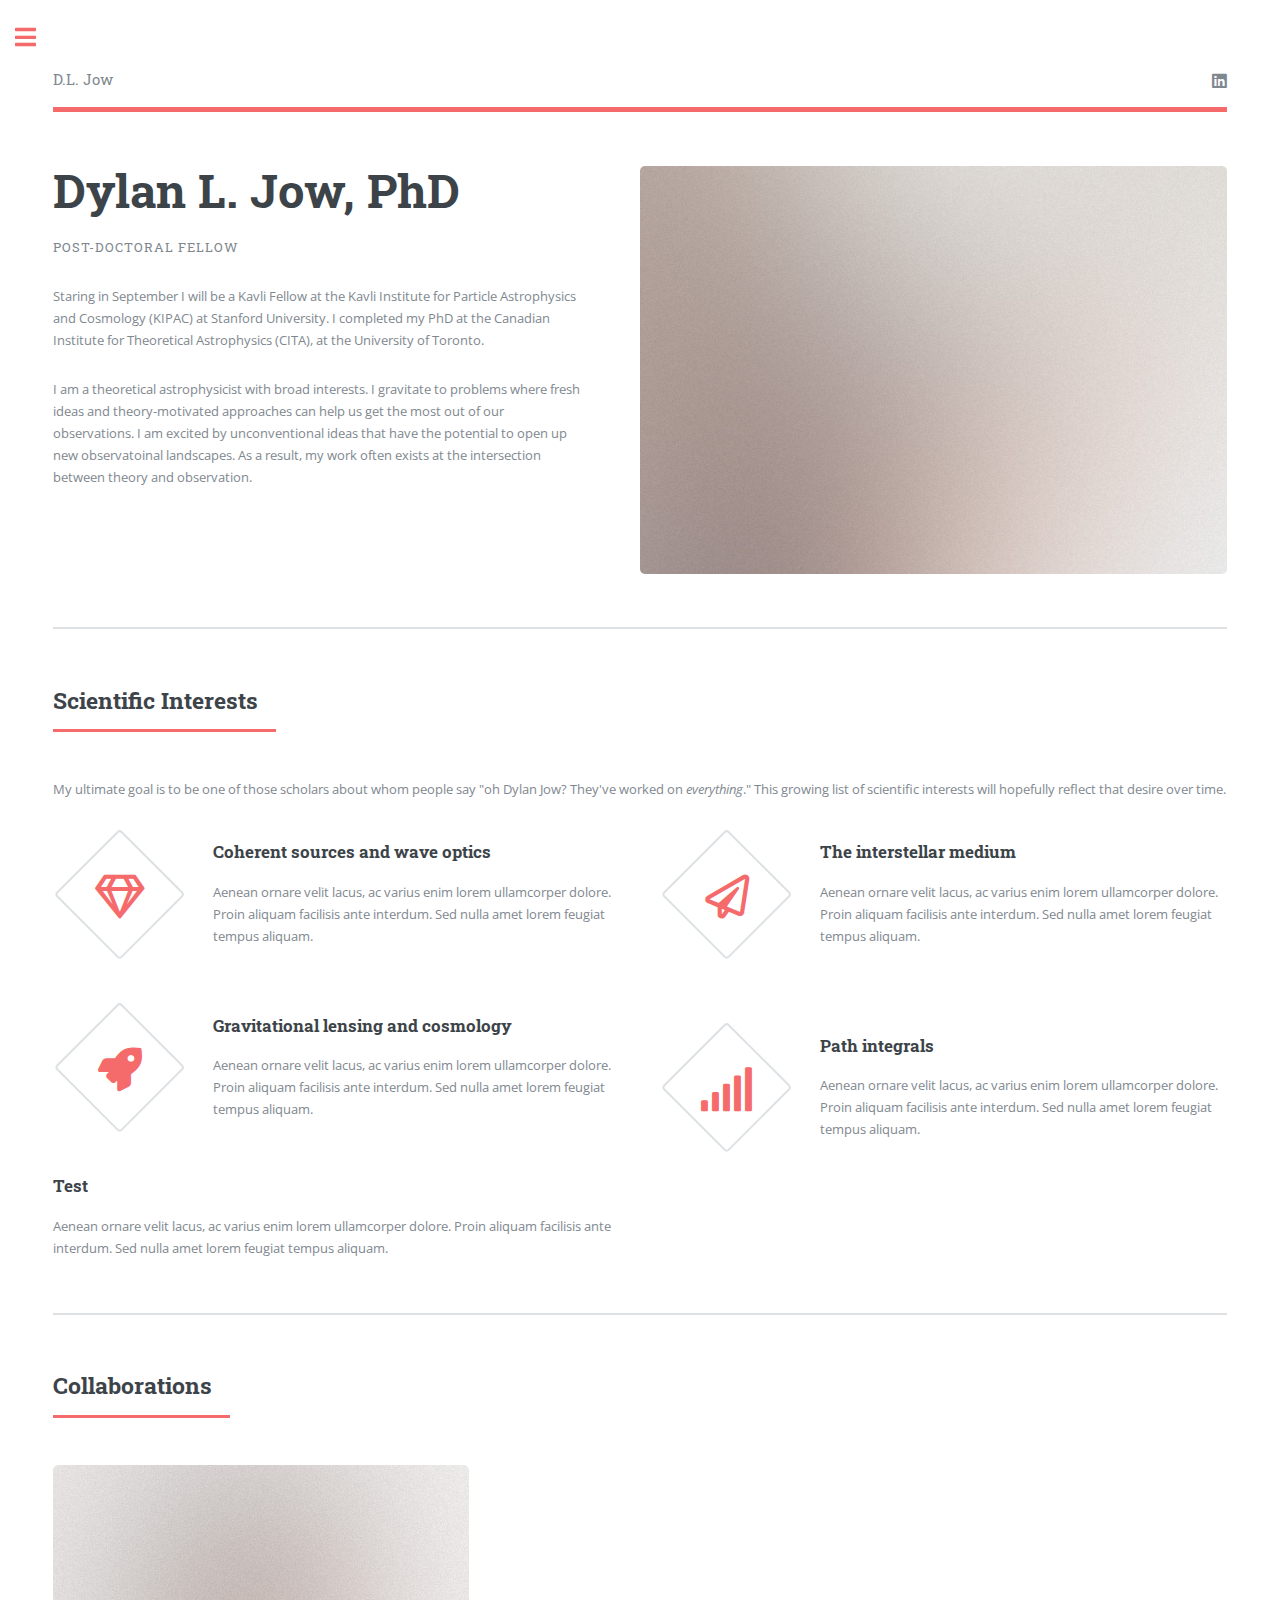
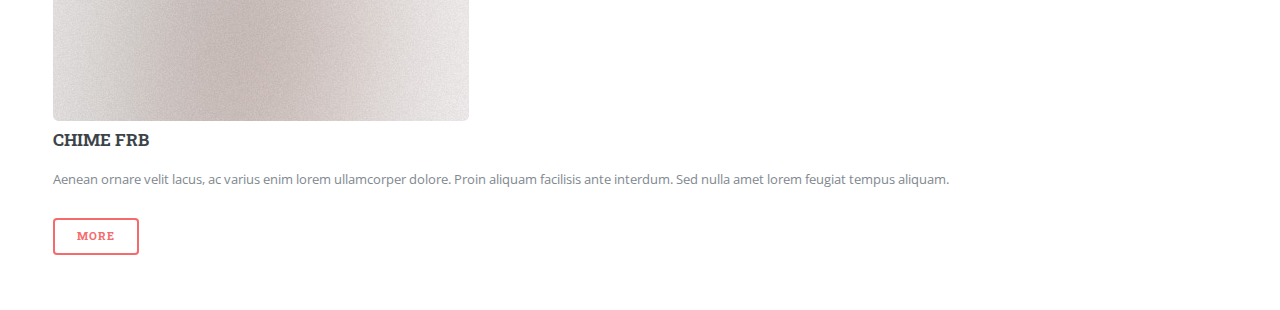
==== commit c365649d: "Added LinkedIn icon" ====
--- a/index.html
+++ b/index.html
@@ -24,11 +24,12 @@
 								<header id="header">
 									<a href="index.html" class="logo"> D.L. Jow </a>
 									<ul class="icons">
-										<li><a href="#" class="icon brands fa-twitter"><span class="label">Twitter</span></a></li>
+										<li><a href="#" class="icon brands fa-linkedin"><span class="label">LinkedIn</span></a></li>
+										<!-- <li><a href="#" class="icon brands fa-twitter"><span class="label">Twitter</span></a></li>
 										<li><a href="#" class="icon brands fa-facebook-f"><span class="label">Facebook</span></a></li>
 										<li><a href="#" class="icon brands fa-snapchat-ghost"><span class="label">Snapchat</span></a></li>
 										<li><a href="#" class="icon brands fa-instagram"><span class="label">Instagram</span></a></li>
-										<li><a href="#" class="icon brands fa-medium-m"><span class="label">Medium</span></a></li>
+										<li><a href="#" class="icon brands fa-medium-m"><span class="label">Medium</span></a></li> -->
 									</ul>
 								</header>
 
@@ -37,9 +38,11 @@
 									<div class="content">
 										<header>
 											<h1> Dylan L. Jow, PhD </h1>
-											<p> [Subtitle] </p>
+											<p> Post-doctoral Fellow </p>
 										</header>
-										<p> I am currently a . I completed my PhD at the Canadian Institute for Theoretical Astrophysics, at the University 
+										<p> Staring in September I will be a Kavli Fellow at the Kavli Institute for Particle Astrophysics and
+											Cosmology (KIPAC) at Stanford University.
+										    I completed my PhD at the Canadian Institute for Theoretical Astrophysics (CITA), at the University 
 											of Toronto.
 										</p>
 										<p>
@@ -48,10 +51,6 @@
 											that have the potential to open up new observatoinal landscapes. As a result, my work often exists at the intersection
 											between theory and observation.  
 										</p>
-										<p>
-											My ultimate goal is to be one of those scholars about whom people say 
-											"oh Dylan Jow? They've worked on <em>everything</em>." 
-										</p>
 									</div>
 									<span class="image object">
 										<img src="images/pic10.jpg" alt="" />
@@ -63,6 +62,11 @@
 									<header class="major">
 										<h2>Scientific Interests</h2>
 									</header>
+									<p>
+										My ultimate goal is to be one of those scholars about whom people say 
+										"oh Dylan Jow? They've worked on <em>everything</em>." 
+										This growing list of scientific interests will hopefully reflect that desire over time. 
+									</p>
 									<div class="features">
 										<article>
 											<span class="icon fa-gem"></span>
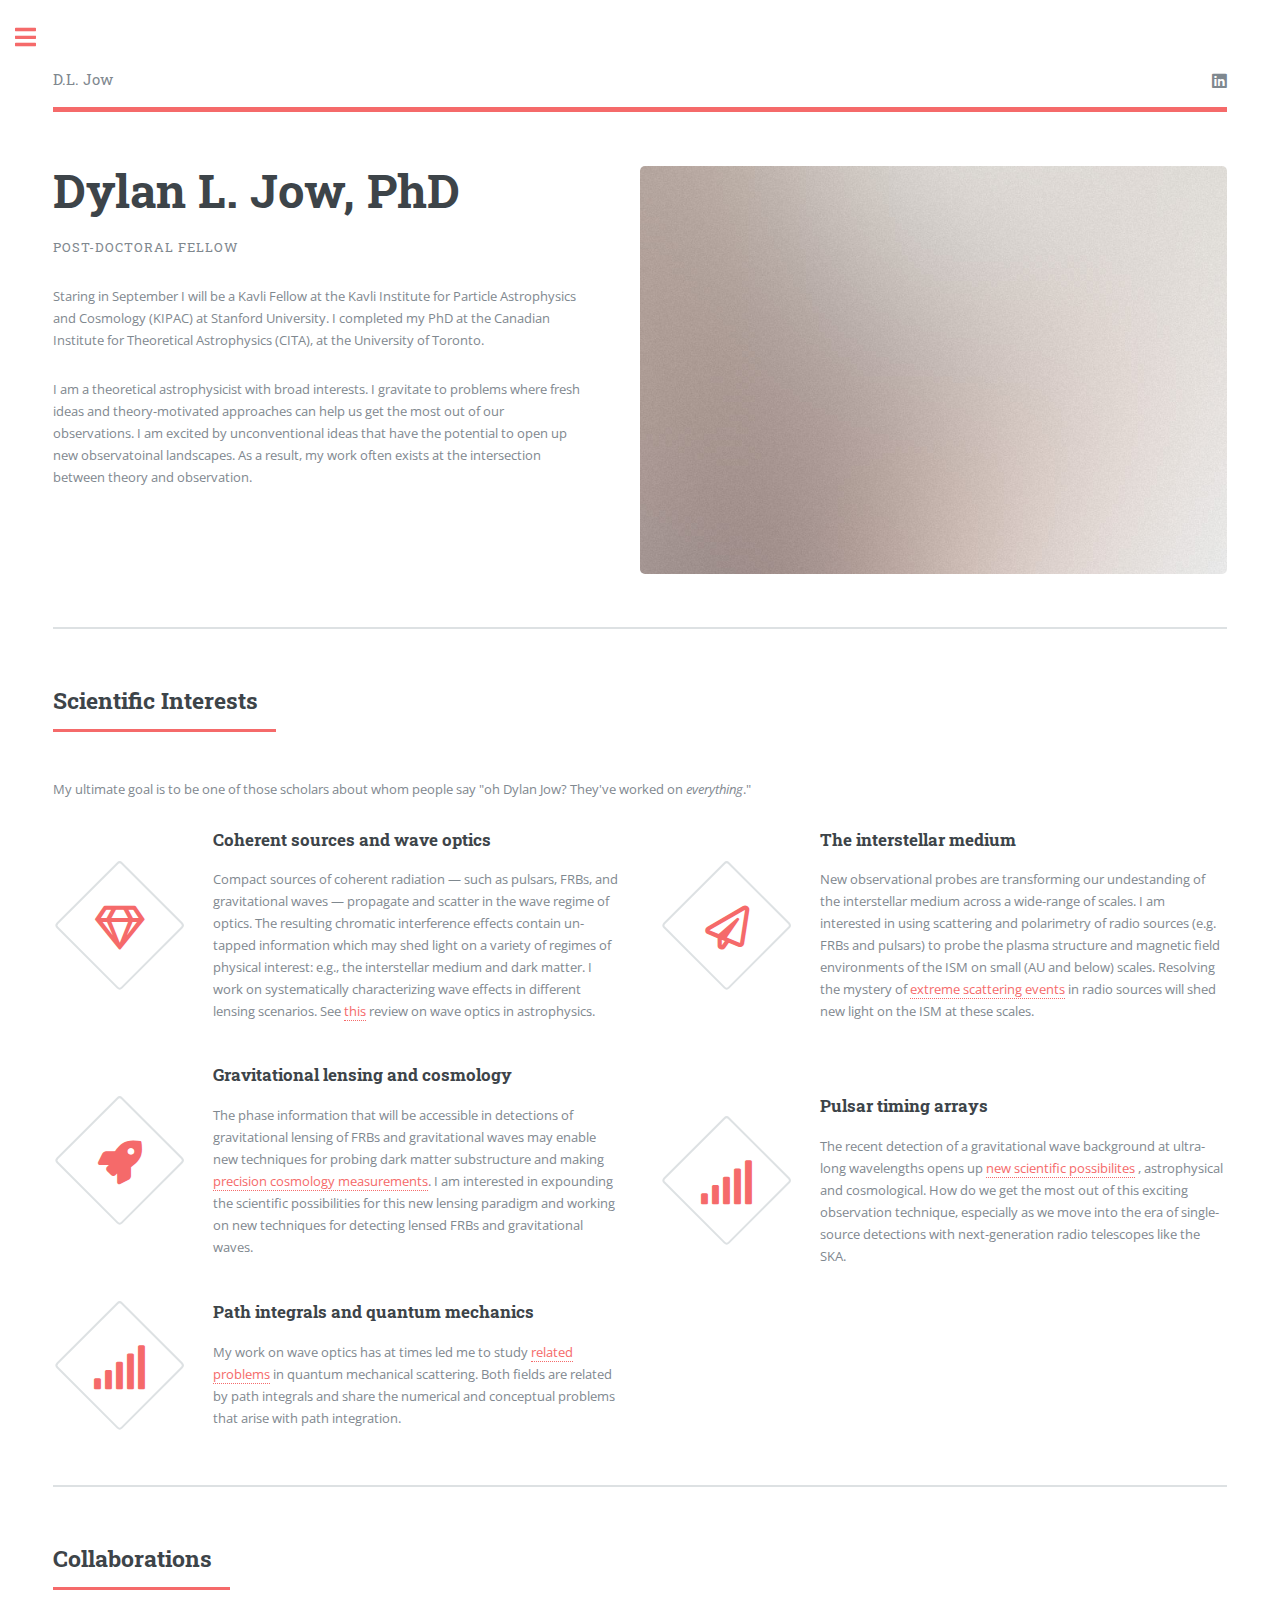
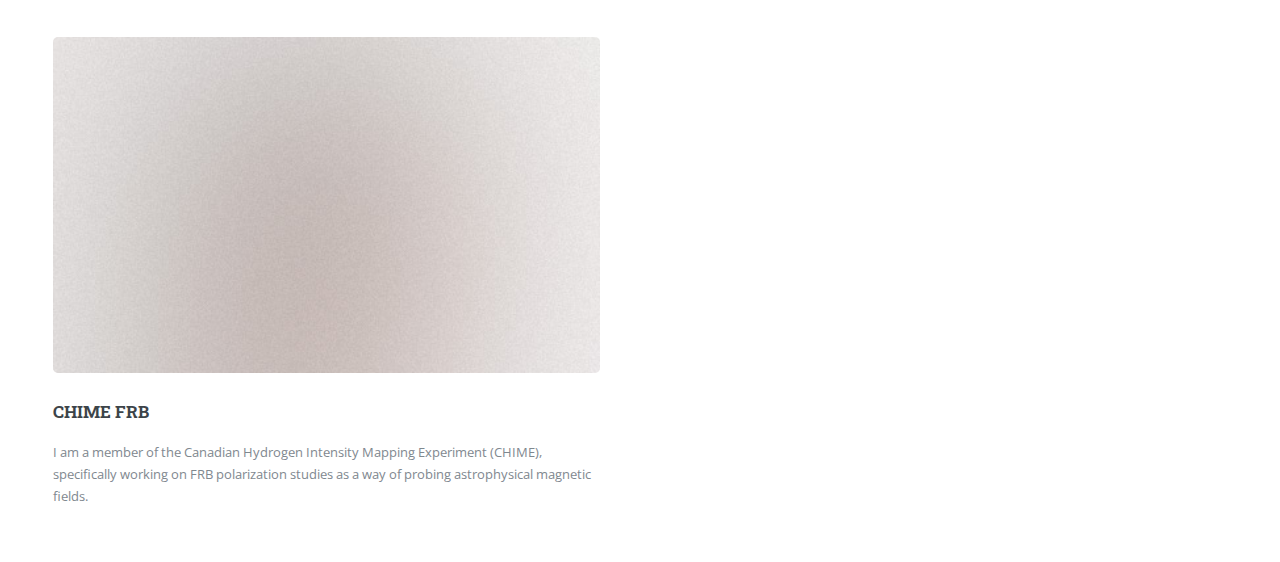
==== commit 81d82d55: "Filled out scientific interests and collaborations." ====
--- a/index.html
+++ b/index.html
@@ -64,43 +64,64 @@
 									</header>
 									<p>
 										My ultimate goal is to be one of those scholars about whom people say 
-										"oh Dylan Jow? They've worked on <em>everything</em>." 
-										This growing list of scientific interests will hopefully reflect that desire over time. 
+										"oh Dylan Jow? They've worked on <em>everything</em>."  
 									</p>
 									<div class="features">
 										<article>
 											<span class="icon fa-gem"></span>
 											<div class="content">
 												<h3>Coherent sources and wave optics</h3>
-												<p>Aenean ornare velit lacus, ac varius enim lorem ullamcorper dolore. Proin aliquam facilisis ante interdum. Sed nulla amet lorem feugiat tempus aliquam.</p>
+												<p>
+													Compact sources of coherent radiation &mdash; such as pulsars, FRBs, and gravitational waves &mdash; propagate and scatter
+													in the wave regime of optics. The resulting chromatic interference effects contain un-tapped 
+													information which may shed light on a variety of regimes of physical interest: e.g., the interstellar medium and dark matter. I
+													 work on systematically characterizing wave effects in different lensing scenarios.
+													See <a href="https://ui.adsabs.harvard.edu/abs/2023arXiv230401202L/abstract">this</a> review on wave optics in astrophysics. 
+												</p>
 											</div>
 										</article>
 										<article>
 											<span class="icon fa-paper-plane"></span>
 											<div class="content">
 												<h3>The interstellar medium</h3>
-												<p>Aenean ornare velit lacus, ac varius enim lorem ullamcorper dolore. Proin aliquam facilisis ante interdum. Sed nulla amet lorem feugiat tempus aliquam.</p>
+												<p>
+													New observational probes are transforming our undestanding of the interstellar medium across a wide-range of scales. I am interested
+													in using scattering and polarimetry of radio sources (e.g. FRBs and pulsars) to probe the plasma structure and magnetic field environments 
+													of the ISM on small (AU and below) scales. Resolving the mystery of <a href="https://ui.adsabs.harvard.edu/abs/2024MNRAS.528.6292J/abstract">extreme scattering events</a>
+													 in radio sources will shed new light on the ISM
+													at these scales. 
+												</p>
 											</div>
 										</article>
 										<article>
 											<span class="icon solid fa-rocket"></span>
 											<div class="content">
 												<h3>Gravitational lensing and cosmology</h3>
-												<p>Aenean ornare velit lacus, ac varius enim lorem ullamcorper dolore. Proin aliquam facilisis ante interdum. Sed nulla amet lorem feugiat tempus aliquam.</p>
+												<p>
+													The phase information that will be accessible in detections of gravitational lensing of FRBs and gravitational waves
+													may enable new techniques for probing dark matter substructure and making <a href="https://ui.adsabs.harvard.edu/abs/2023arXiv230810830T/abstract">precision cosmology measurements</a>. 
+													I am interested in expounding the scientific possibilities for this new lensing paradigm and working on new techniques for detecting lensed FRBs and gravitational waves.
+												</p>
 											</div>
 										</article>
 										<article>
 											<span class="icon solid fa-signal"></span>
 											<div class="content">
-												<h3>Path integrals</h3>
-												<p>Aenean ornare velit lacus, ac varius enim lorem ullamcorper dolore. Proin aliquam facilisis ante interdum. Sed nulla amet lorem feugiat tempus aliquam.</p>
-											</div>
-										</article>
-										<article>
-											<!-- <span class="icon solid fa-signal"></span> -->
-											<div class="content">
-												<h3>Test</h3>
-												<p>Aenean ornare velit lacus, ac varius enim lorem ullamcorper dolore. Proin aliquam facilisis ante interdum. Sed nulla amet lorem feugiat tempus aliquam.</p>
+												<h3>Pulsar timing arrays</h3>
+												<p>The recent detection of a gravitational wave background at ultra-long wavelengths opens up <a href="https://ui.adsabs.harvard.edu/abs/2024arXiv240703214J/abstract">new scientific possibilites</a>
+												, astrophysical and cosmological. How do we get the most out of this exciting observation technique, especially as we move into the era of single-source detections
+											    with next-generation radio telescopes like the SKA.  </p>
+											</div>
+										</article>
+										<article>
+											<span class="icon solid fa-signal"></span>
+											<div class="content">
+												<h3>Path integrals and quantum mechanics</h3>
+												<p>
+													My work on wave optics has at times led me to study <a href="https://ui.adsabs.harvard.edu/abs/2023arXiv230912420F/abstract">related problems</a>
+													 in quantum mechanical scattering. Both fields are related
+													by path integrals and share the numerical and conceptual problems that arise with path integration.
+												</p>
 											</div>
 										</article>
 									</div>
@@ -111,30 +132,14 @@
 									<header class="major">
 										<h2>Collaborations</h2>
 									</header>
-										<article>
-											<a href="#" class="image"><img src="images/pic01.jpg" alt="" /></a>
+									<div class="posts">
+										<article>
+											<span class="image main"><img src="images/pic01.jpg" alt="" /></span>
 											<h3>CHIME FRB</h3>
-											<p>Aenean ornare velit lacus, ac varius enim lorem ullamcorper dolore. Proin aliquam facilisis ante interdum. Sed nulla amet lorem feugiat tempus aliquam.</p>
-											<ul class="actions">
-												<li><a href="#" class="button">More</a></li>
-											</ul>
-										</article>
-										<!-- <article>
-											<a href="#" class="image"><img src="images/pic02.jpg" alt="" /></a>
-											<h3>Nulla amet dolore</h3>
-											<p>Aenean ornare velit lacus, ac varius enim lorem ullamcorper dolore. Proin aliquam facilisis ante interdum. Sed nulla amet lorem feugiat tempus aliquam.</p>
-											<ul class="actions">
-												<li><a href="#" class="button">More</a></li>
-											</ul>
-										</article>
-										<article>
-											<a href="#" class="image"><img src="images/pic03.jpg" alt="" /></a>
-											<h3>Tempus ullamcorper</h3>
-											<p>Aenean ornare velit lacus, ac varius enim lorem ullamcorper dolore. Proin aliquam facilisis ante interdum. Sed nulla amet lorem feugiat tempus aliquam.</p>
-											<ul class="actions">
-												<li><a href="#" class="button">More</a></li>
-											</ul>
-										</article>
+											<p>I am a member of the Canadian Hydrogen Intensity Mapping Experiment (CHIME), specifically working on
+											   FRB polarization studies as a way of probing astrophysical magnetic fields.</p>
+										</article>
+<!-- 										
 										<article>
 											<a href="#" class="image"><img src="images/pic04.jpg" alt="" /></a>
 											<h3>Sed etiam facilis</h3>
@@ -143,6 +148,7 @@
 												<li><a href="#" class="button">More</a></li>
 											</ul>
 										</article> -->
+									</div>
 								</section>
 
 						</div>
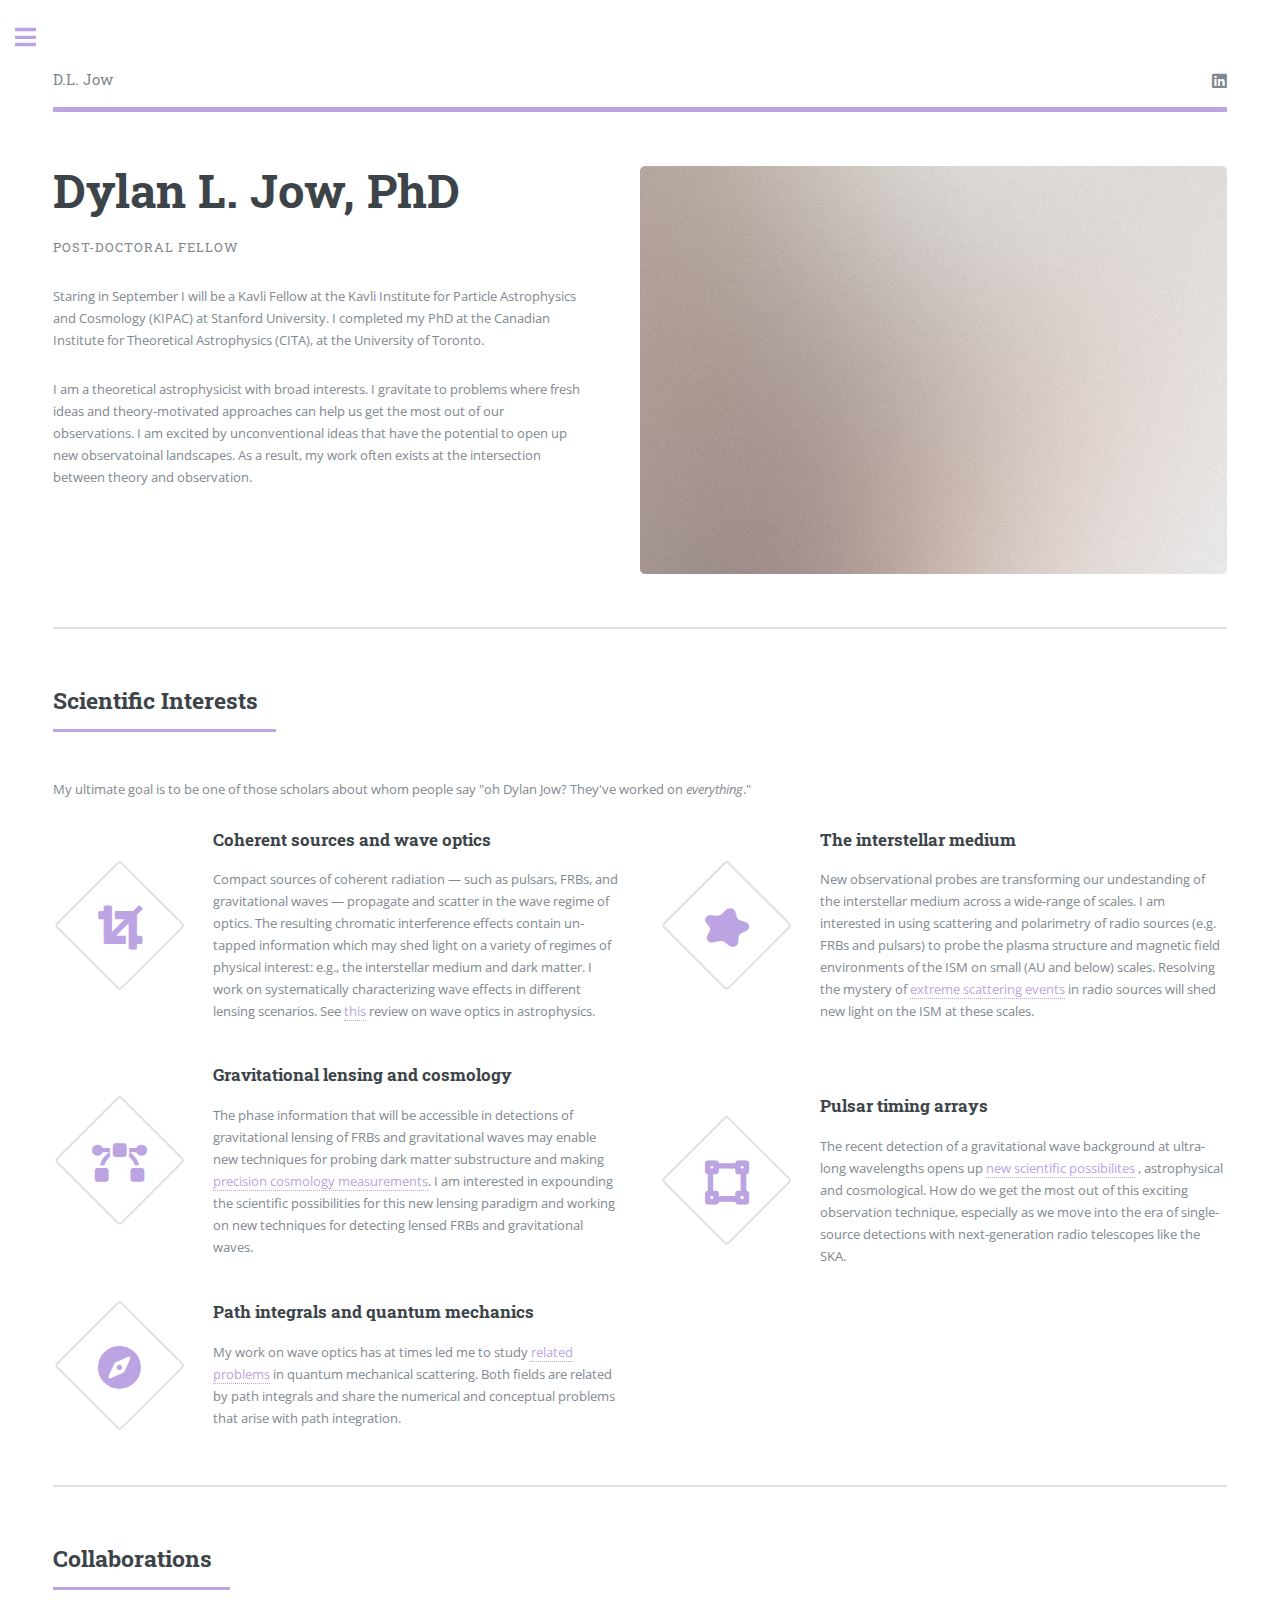
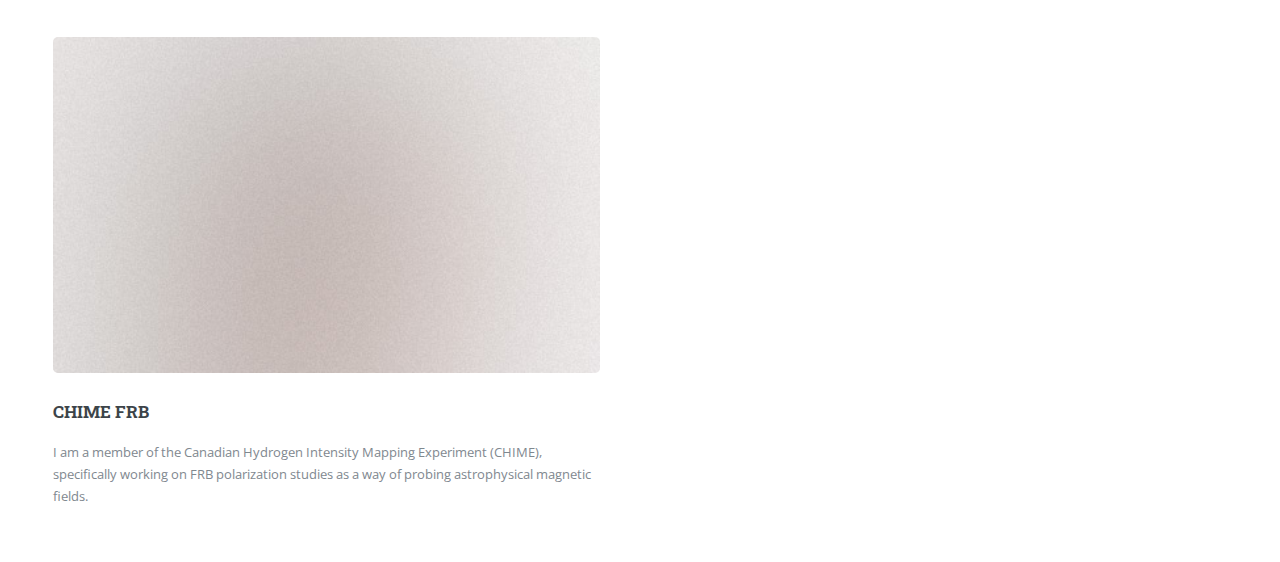
==== commit 977ce9e0: "Changed icons." ====
--- a/index.html
+++ b/index.html
@@ -68,7 +68,7 @@
 									</p>
 									<div class="features">
 										<article>
-											<span class="icon fa-gem"></span>
+											<span class="icon solid fa-crop"></span>
 											<div class="content">
 												<h3>Coherent sources and wave optics</h3>
 												<p>
@@ -81,7 +81,7 @@
 											</div>
 										</article>
 										<article>
-											<span class="icon fa-paper-plane"></span>
+											<span class="icon solid fa-splotch"></span>
 											<div class="content">
 												<h3>The interstellar medium</h3>
 												<p>
@@ -94,7 +94,7 @@
 											</div>
 										</article>
 										<article>
-											<span class="icon solid fa-rocket"></span>
+											<span class="icon solid fa-bezier-curve"></span>
 											<div class="content">
 												<h3>Gravitational lensing and cosmology</h3>
 												<p>
@@ -105,7 +105,7 @@
 											</div>
 										</article>
 										<article>
-											<span class="icon solid fa-signal"></span>
+											<span class="icon solid fa-vector-square"></span>
 											<div class="content">
 												<h3>Pulsar timing arrays</h3>
 												<p>The recent detection of a gravitational wave background at ultra-long wavelengths opens up <a href="https://ui.adsabs.harvard.edu/abs/2024arXiv240703214J/abstract">new scientific possibilites</a>
@@ -114,7 +114,7 @@
 											</div>
 										</article>
 										<article>
-											<span class="icon solid fa-signal"></span>
+											<span class="icon solid fa-compass"></span>
 											<div class="content">
 												<h3>Path integrals and quantum mechanics</h3>
 												<p>
--- a/assets/css/main.css
+++ b/assets/css/main.css
@@ -1,9 +1,9 @@
 @import url(fontawesome-all.min.css);
 @import url("https://fonts.googleapis.com/css?family=Open+Sans:400,600,400italic,600italic|Roboto+Slab:400,700");
-/*
-	Editorial by HTML5 UP
-	html5up.net | @ajlkn
-	Free for personal and commercial use under the CCA 3.0 license (html5up.net/license)
+/*
+	Editorial by HTML5 UP
+	html5up.net | @ajlkn
+	Free for personal and commercial use under the CCA 3.0 license (html5up.net/license)
 */
 html, body, div, span, applet, object,
 iframe, h1, h2, h3, h4, h5, h6, p, blockquote,
@@ -112,11 +112,12 @@
   -ms-transition: color 0.2s ease-in-out, border-bottom-color 0.2s ease-in-out;
   transition: color 0.2s ease-in-out, border-bottom-color 0.2s ease-in-out;
   border-bottom: dotted 1px;
-  color: #f56a6a;
+  color:#BCA4E3;
+  /* #f56a6a */
   text-decoration: none; }
   a:hover {
-    border-bottom-color: #f56a6a;
-    color: #f56a6a !important; }
+    border-bottom-color: #BCA4E3;
+    color: #BCA4E3 !important; }
     a:hover strong {
       color: inherit; }
 
@@ -998,7 +999,7 @@
   text-transform: uppercase; }
 
 header.major > :last-child {
-  border-bottom: solid 3px #f56a6a;
+  border-bottom: solid 3px #BCA4E3;
   display: inline-block;
   margin: 0 0 2em 0;
   padding: 0 0.75em 0.5em 0; }
@@ -1056,8 +1057,8 @@
   input[type="url"]:focus,
   select:focus,
   textarea:focus {
-    border-color: #f56a6a;
-    box-shadow: 0 0 0 1px #f56a6a; }
+    border-color: #BCA4E3;
+    box-shadow: 0 0 0 1px #BCA4E3; }
 
 select {
   background-image: url("data:image/svg+xml;charset=utf8,%3Csvg xmlns='http://www.w3.org/2000/svg' width='40' height='40' preserveAspectRatio='none' viewBox='0 0 40 40'%3E%3Cpath d='M9.4,12.3l10.4,10.4l10.4-10.4c0.2-0.2,0.5-0.4,0.9-0.4c0.3,0,0.6,0.1,0.9,0.4l3.3,3.3c0.2,0.2,0.4,0.5,0.4,0.9 c0,0.4-0.1,0.6-0.4,0.9L20.7,31.9c-0.2,0.2-0.5,0.4-0.9,0.4c-0.3,0-0.6-0.1-0.9-0.4L4.3,17.3c-0.2-0.2-0.4-0.5-0.4-0.9 c0-0.4,0.1-0.6,0.4-0.9l3.3-3.3c0.2-0.2,0.5-0.4,0.9-0.4S9.1,12.1,9.4,12.3z' fill='rgba(210, 215, 217, 0.75)' /%3E%3C/svg%3E");
@@ -1145,8 +1146,8 @@
     content: '\f00c'; }
   input[type="checkbox"]:focus + label:before,
   input[type="radio"]:focus + label:before {
-    border-color: #f56a6a;
-    box-shadow: 0 0 0 1px #f56a6a; }
+    border-color: #BCA4E3;
+    box-shadow: 0 0 0 1px #BCA4E3; }
 
 input[type="checkbox"] + label:before {
   border-radius: 0.375em; }
@@ -1376,7 +1377,7 @@
       font-family: 'Font Awesome 5 Free';
       font-weight: 400; }
     ul.contact li:before {
-      color: #f56a6a;
+      color: #BCA4E3;
       display: inline-block;
       font-size: 1.5em;
       height: 1.125em;
@@ -1421,7 +1422,7 @@
       padding: 0 0.5em;
       text-align: center; }
       ul.pagination li > .page.active {
-        background-color: #f56a6a;
+        background-color: #BCA4E3;
         color: #ffffff !important; }
         ul.pagination li > .page.active:hover {
           background-color: #f67878; }
@@ -1495,8 +1496,8 @@
   background-color: transparent;
   border-radius: 0.375em;
   border: 0;
-  box-shadow: inset 0 0 0 2px #f56a6a;
-  color: #f56a6a !important;
+  box-shadow: inset 0 0 0 2px #BCA4E3;
+  color: #BCA4E3 !important;
   cursor: pointer;
   display: inline-block;
   font-family: "Roboto Slab", serif;
@@ -1553,7 +1554,7 @@
   input[type="button"].primary,
   button.primary,
   .button.primary {
-    background-color: #f56a6a;
+    background-color: #BCA4E3;
     box-shadow: none;
     color: #ffffff !important; }
     input[type="submit"].primary:hover,
@@ -1642,7 +1643,7 @@
       text-align: center;
       width: 10em; }
       .features article .icon:before {
-        color: #f56a6a;
+        color: #BCA4E3;
         font-size: 2.75rem;
         position: relative;
         top: 0.05em; }
@@ -2075,7 +2076,7 @@
   display: -webkit-flex;
   display: -ms-flex;
   display: flex;
-  border-bottom: solid 5px #f56a6a;
+  border-bottom: solid 5px #BCA4E3;
   padding: 6em 0 1em 0;
   position: relative; }
   #header > * {
@@ -2214,7 +2215,7 @@
     font-size: 0.9em;
     padding: 0.625em 0; }
     #menu ul a:hover, #menu ul span:hover {
-      color: #f56a6a; }
+      color: #BCA4E3; }
     #menu ul a.opener, #menu ul span.opener {
       -moz-transition: color 0.2s ease-in-out;
       -webkit-transition: color 0.2s ease-in-out;
@@ -2244,7 +2245,7 @@
         position: absolute;
         right: 0; }
       #menu ul a.opener:hover:before, #menu ul span.opener:hover:before {
-        color: #f56a6a; }
+        color: #BCA4E3; }
       #menu ul a.opener.active + ul, #menu ul span.opener.active + ul {
         display: block; }
       #menu ul a.opener.active:before, #menu ul span.opener.active:before {
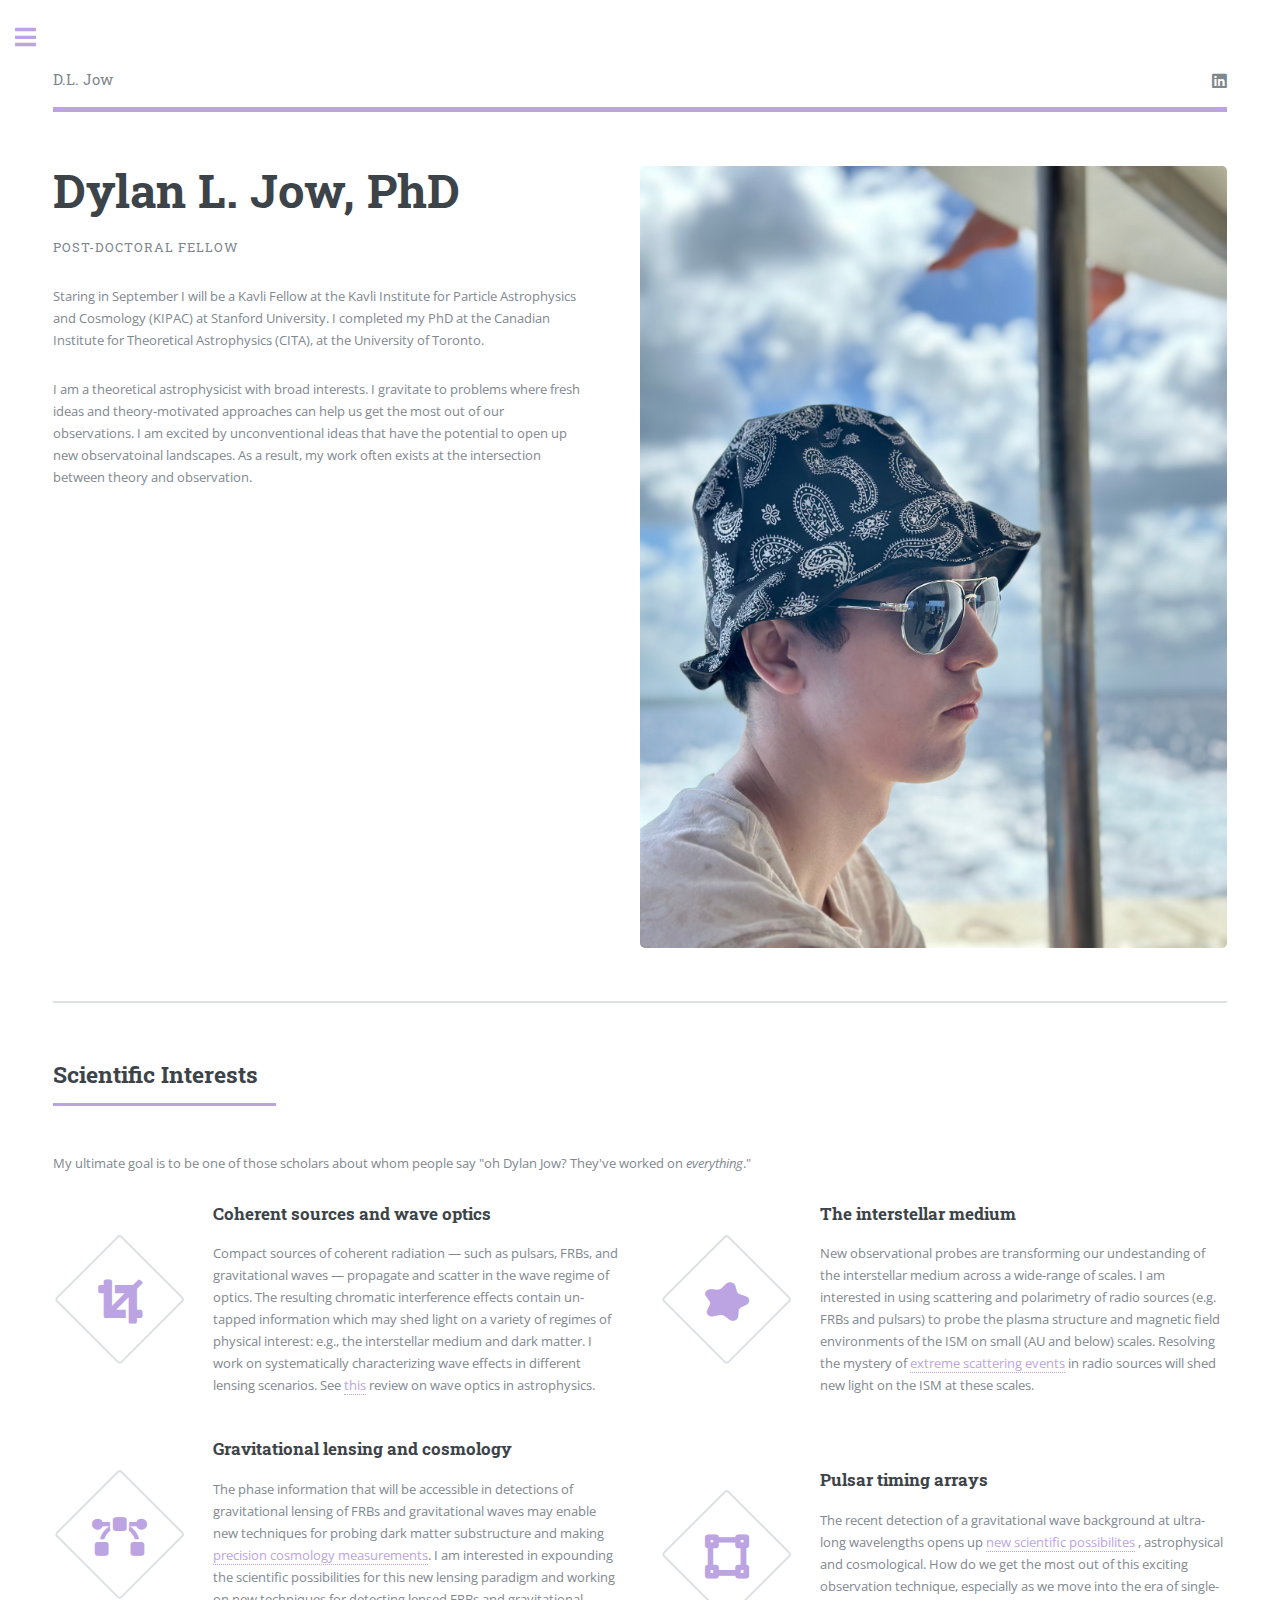
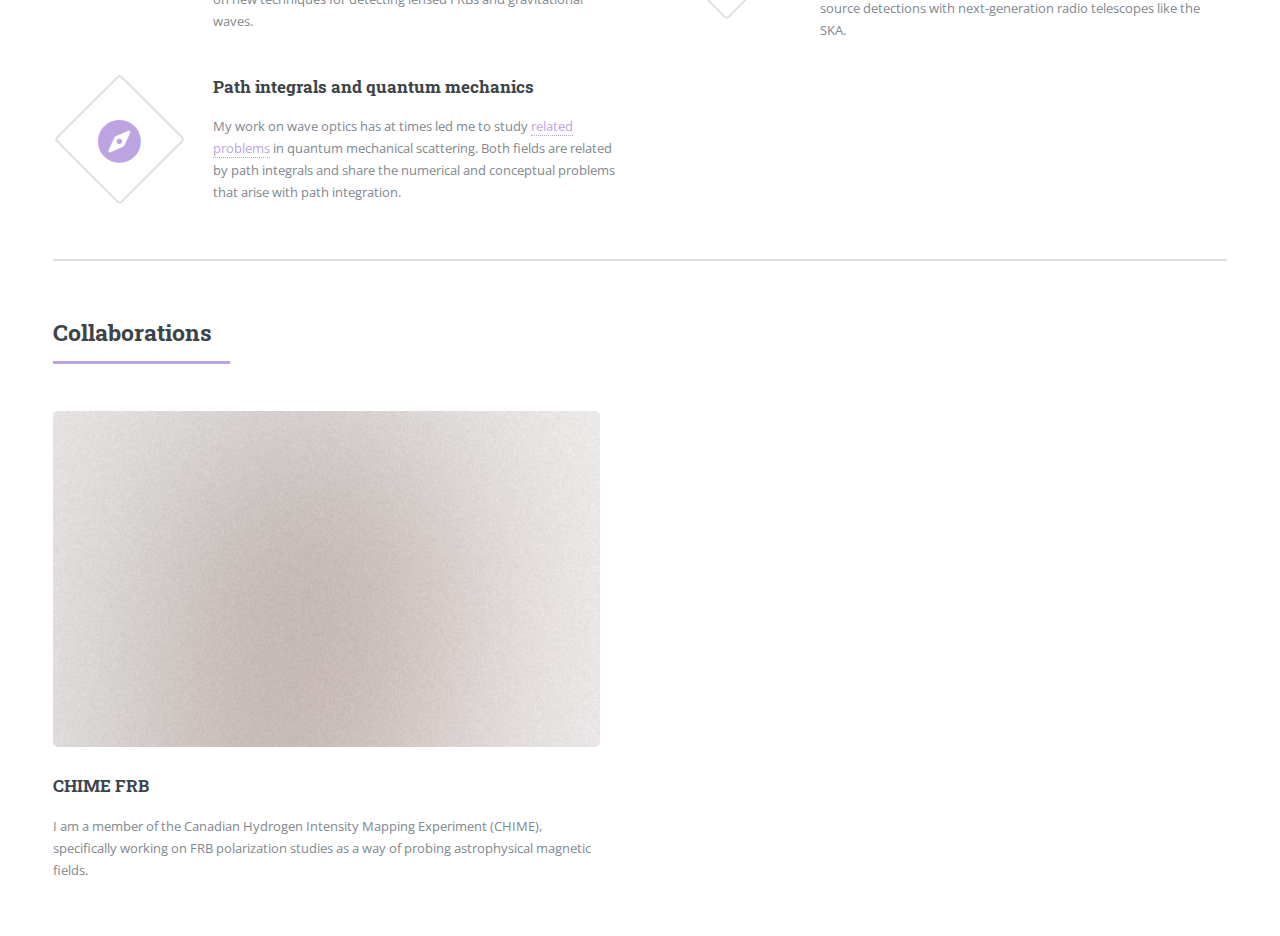
==== commit fd11195e: "Added picture" ====
--- a/index.html
+++ b/index.html
@@ -53,7 +53,7 @@
 										</p>
 									</div>
 									<span class="image object">
-										<img src="images/pic10.jpg" alt="" />
+										<img src="images/IMG_9189.jpg" alt="" />
 									</span>
 								</section>
 
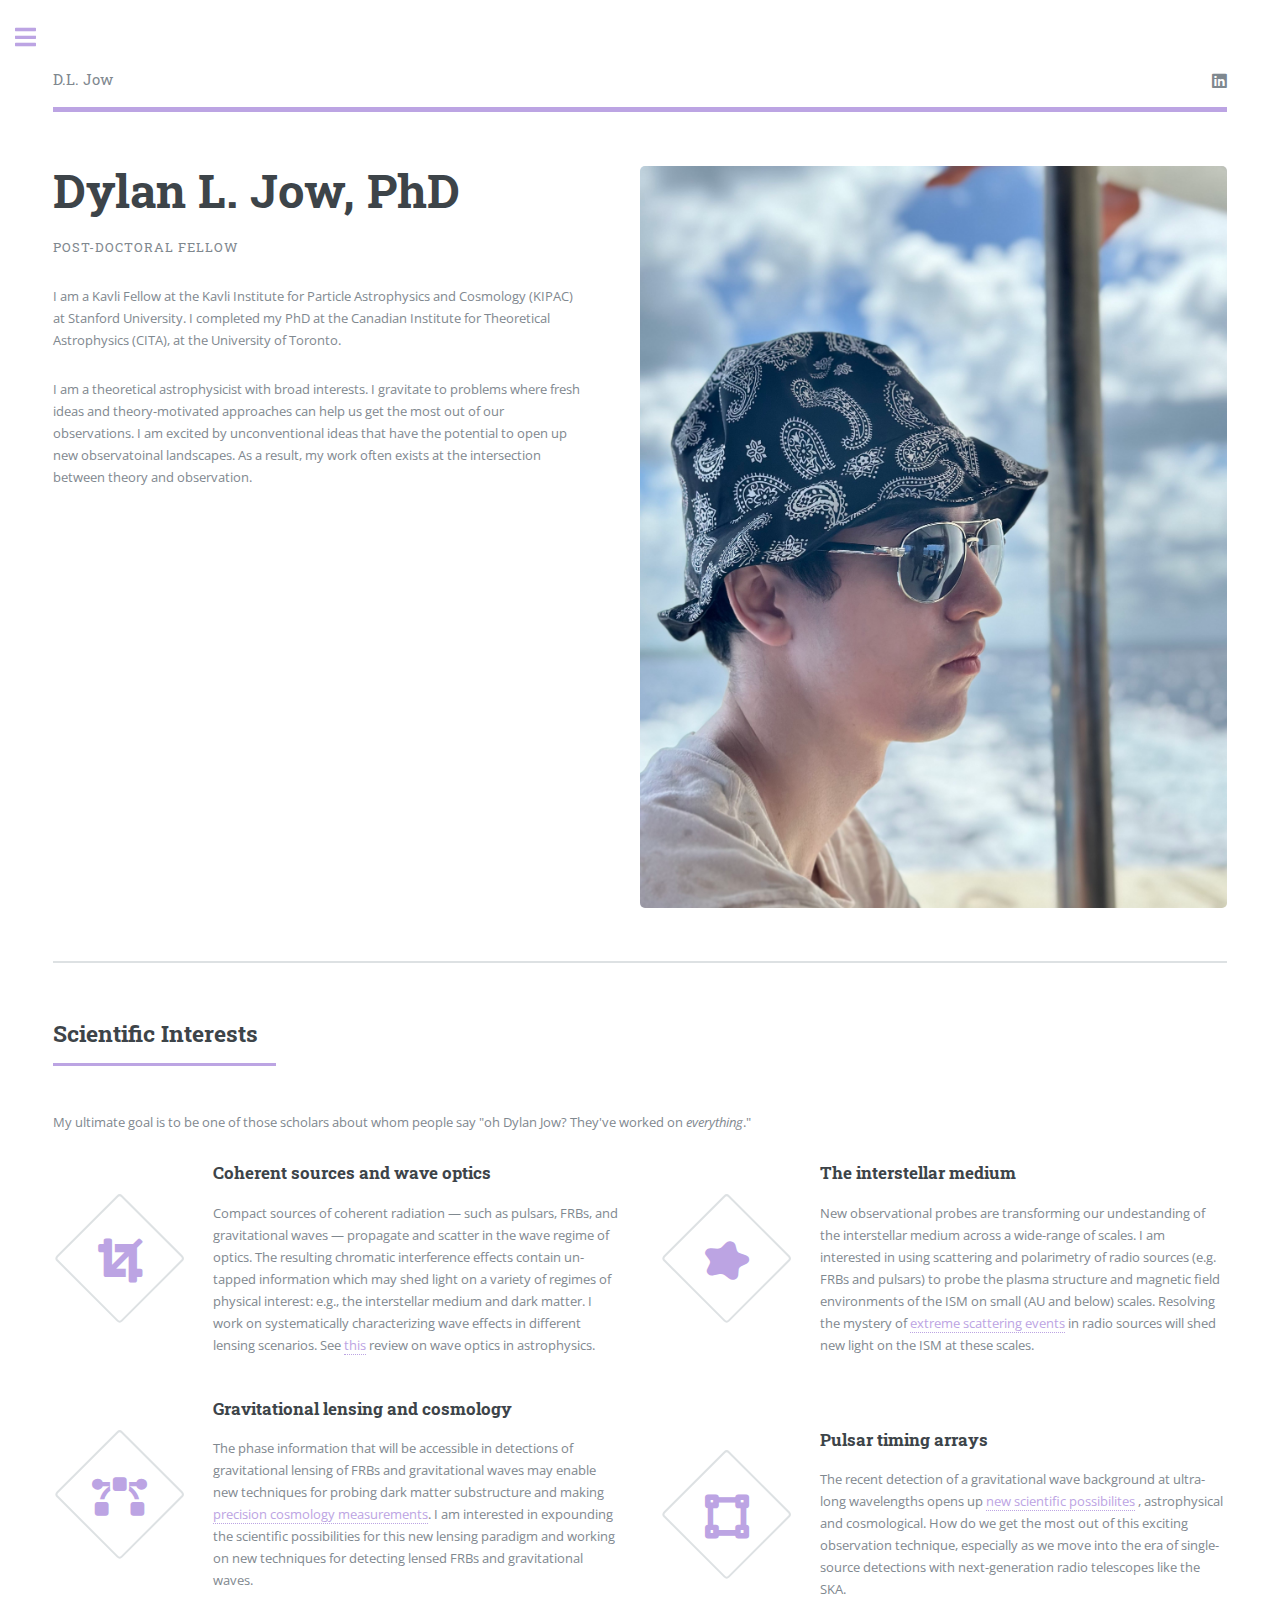
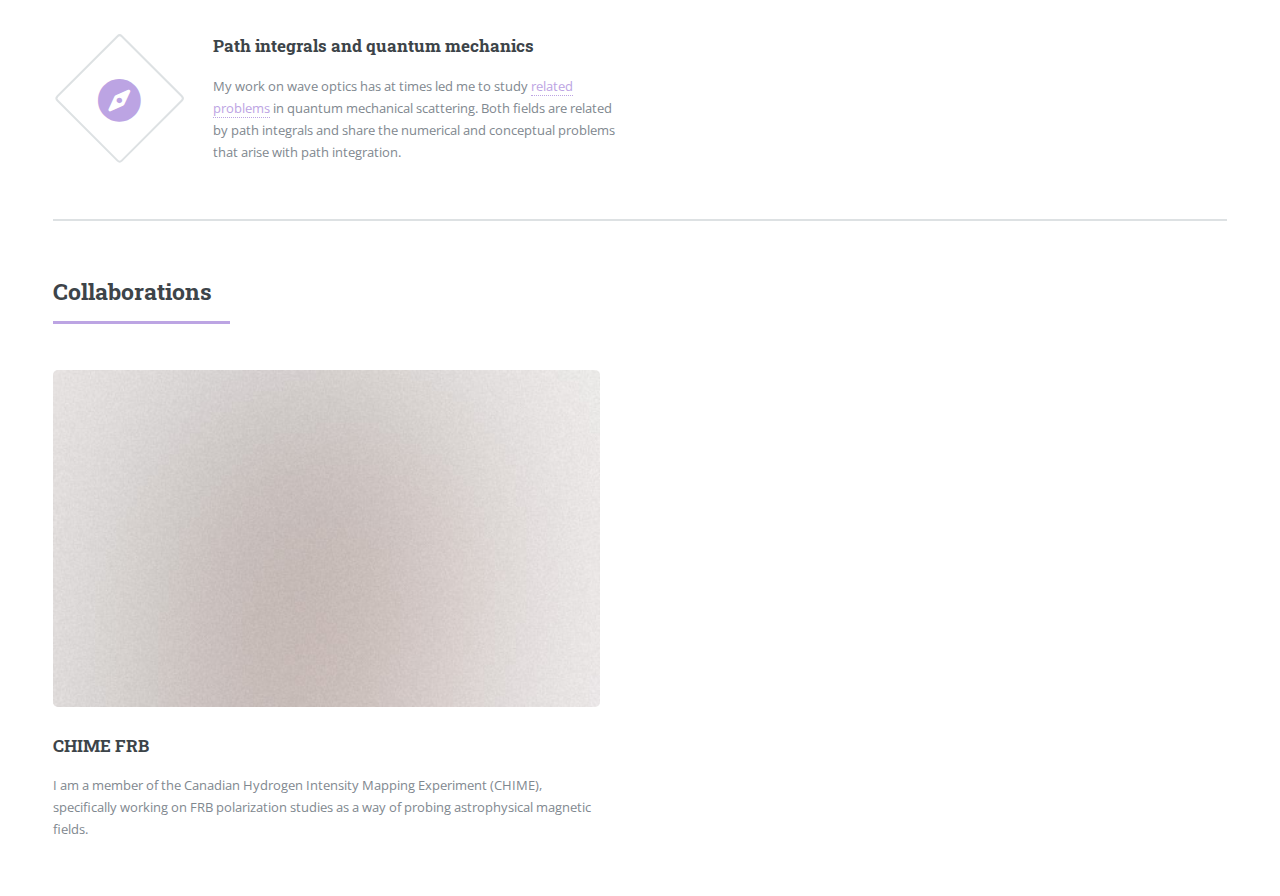
==== commit 432ff7e4: "changed tense of postdoc status" ====
--- a/index.html
+++ b/index.html
@@ -40,7 +40,7 @@
 											<h1> Dylan L. Jow, PhD </h1>
 											<p> Post-doctoral Fellow </p>
 										</header>
-										<p> Staring in September I will be a Kavli Fellow at the Kavli Institute for Particle Astrophysics and
+										<p> I am a Kavli Fellow at the Kavli Institute for Particle Astrophysics and
 											Cosmology (KIPAC) at Stanford University.
 										    I completed my PhD at the Canadian Institute for Theoretical Astrophysics (CITA), at the University 
 											of Toronto.
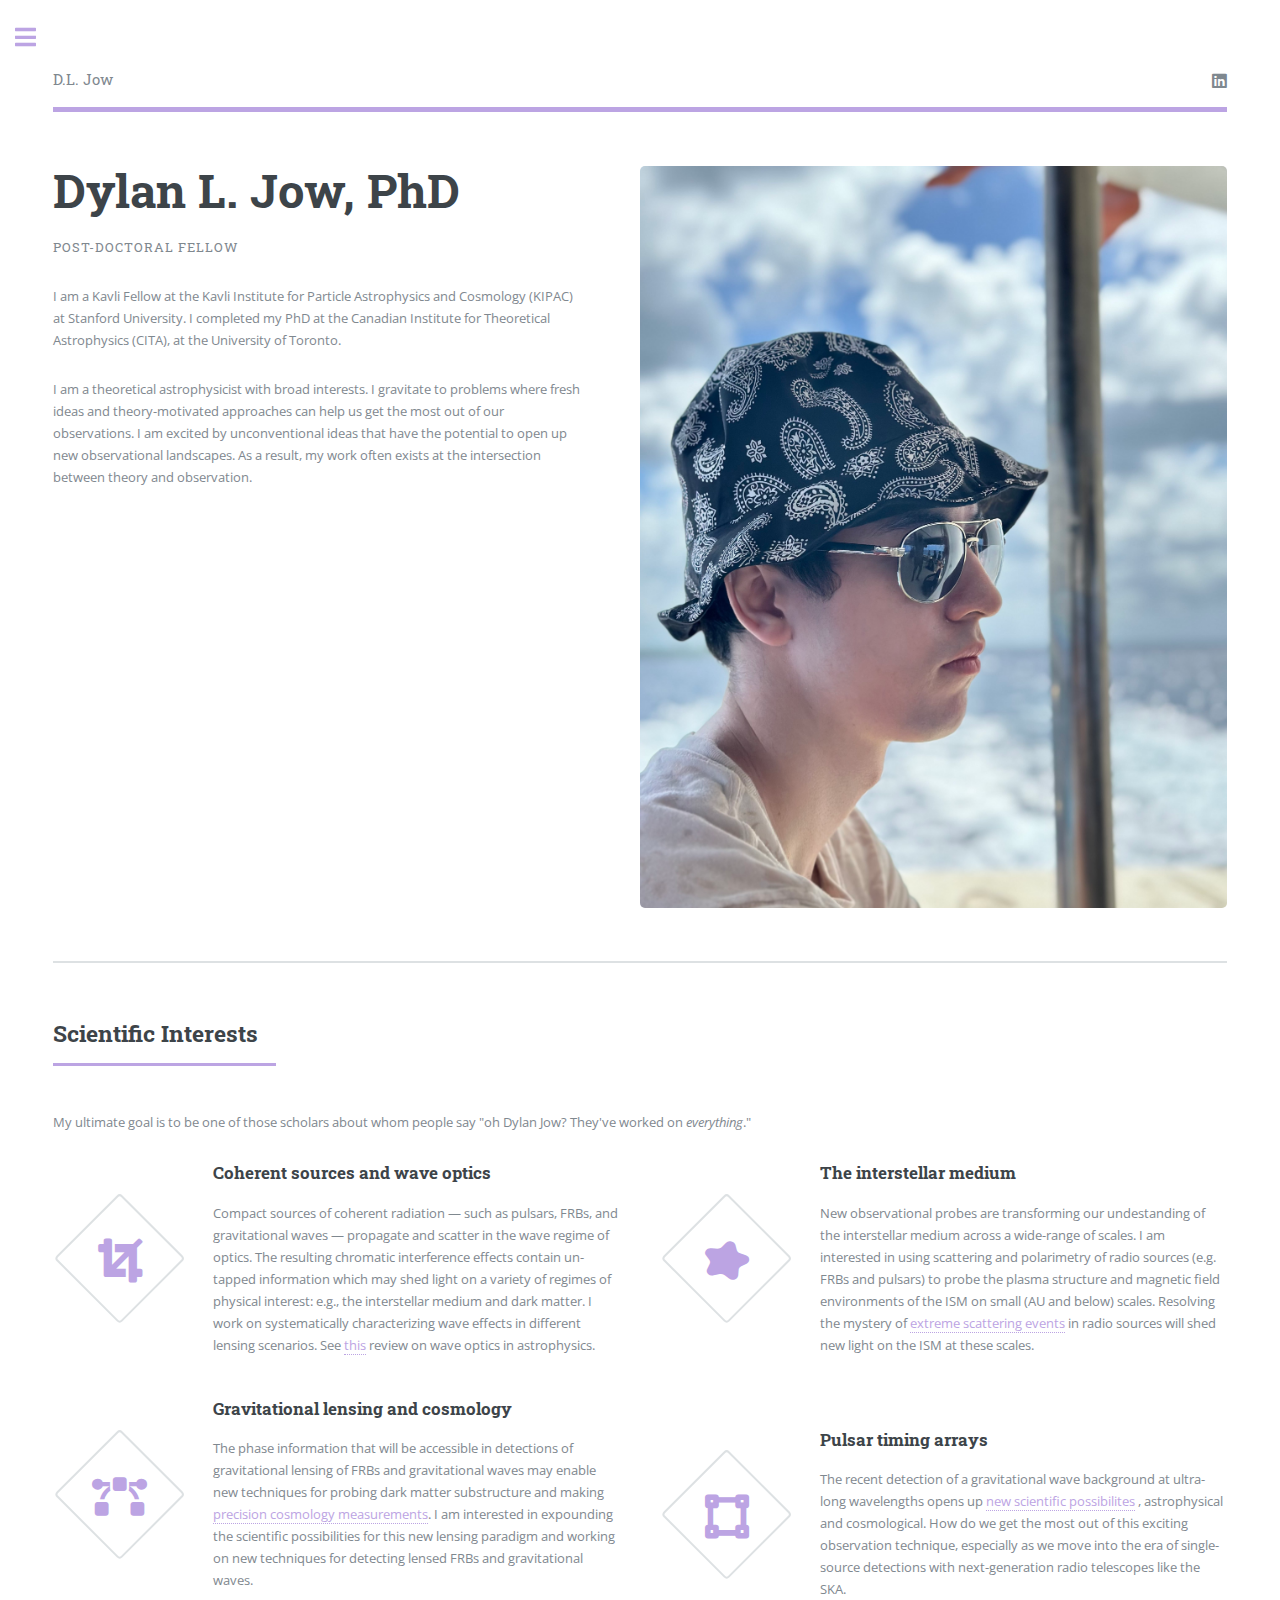
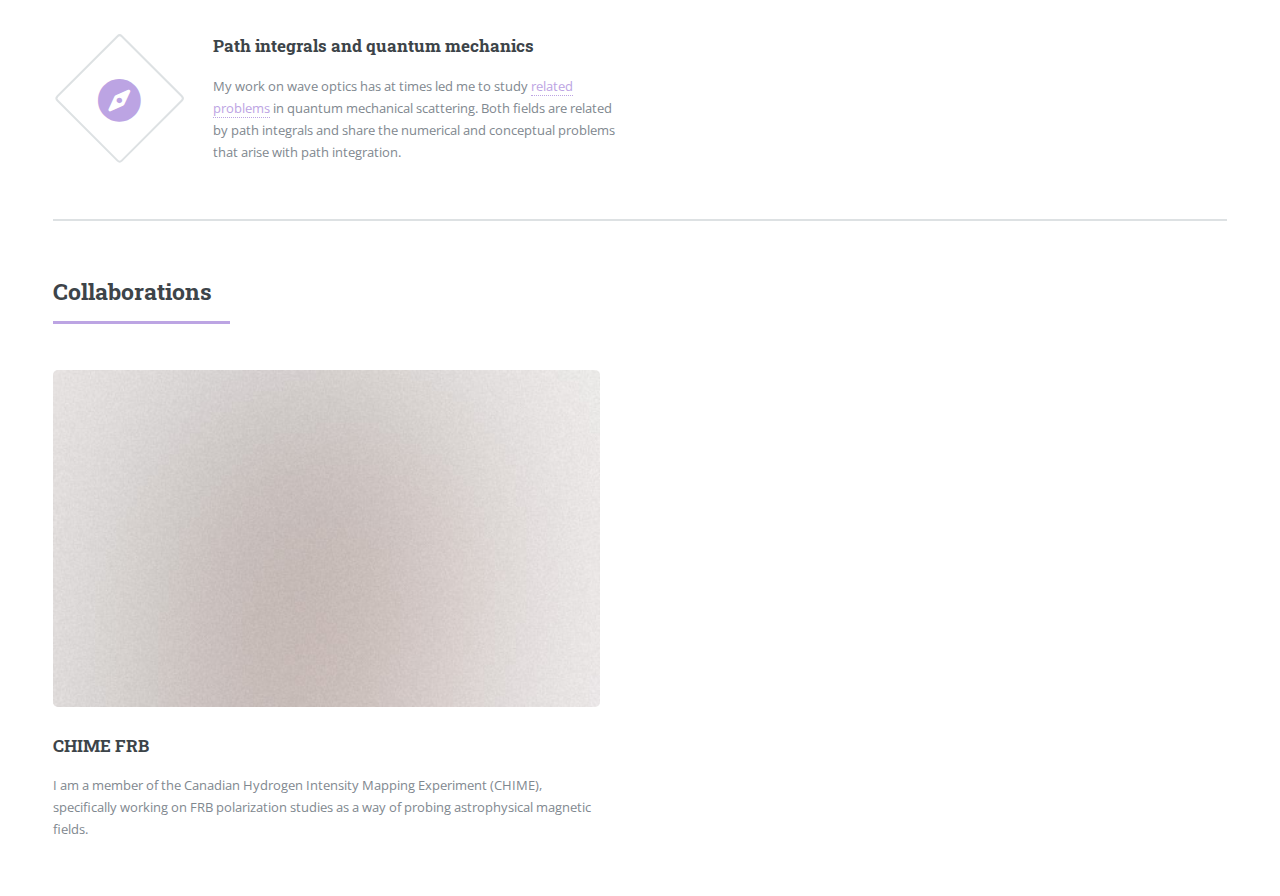
==== commit 0ebe1859: "fixed typo" ====
--- a/index.html
+++ b/index.html
@@ -48,7 +48,7 @@
 										<p>
 											I am a theoretical astrophysicist with broad interests. I gravitate to problems where fresh ideas and
 											theory-motivated approaches can help us get the most out of our observations. I am excited by unconventional ideas 
-											that have the potential to open up new observatoinal landscapes. As a result, my work often exists at the intersection
+											that have the potential to open up new observational landscapes. As a result, my work often exists at the intersection
 											between theory and observation.  
 										</p>
 									</div>
@@ -186,7 +186,7 @@
 									</header>
 									<!-- <p>Sed varius enim lorem ullamcorper dolore aliquam aenean ornare velit lacus, ac varius enim lorem ullamcorper dolore. Proin sed aliquam facilisis ante interdum. Sed nulla amet lorem feugiat tempus aliquam.</p> -->
 									<ul class="contact">
-										<li class="icon solid fa-envelope"><a href="#">djow@physics.utoronto.ca</a></li>
+										<li class="icon solid fa-envelope"><a href="#">dylanjow@stanford.edu</a></li>
 										<!-- <li class="icon solid fa-phone">(000) 000-0000</li> -->
 										<!-- <li class="icon solid fa-home">1234 Somewhere Road #8254<br />
 										Nashville, TN 00000-0000</li> -->
